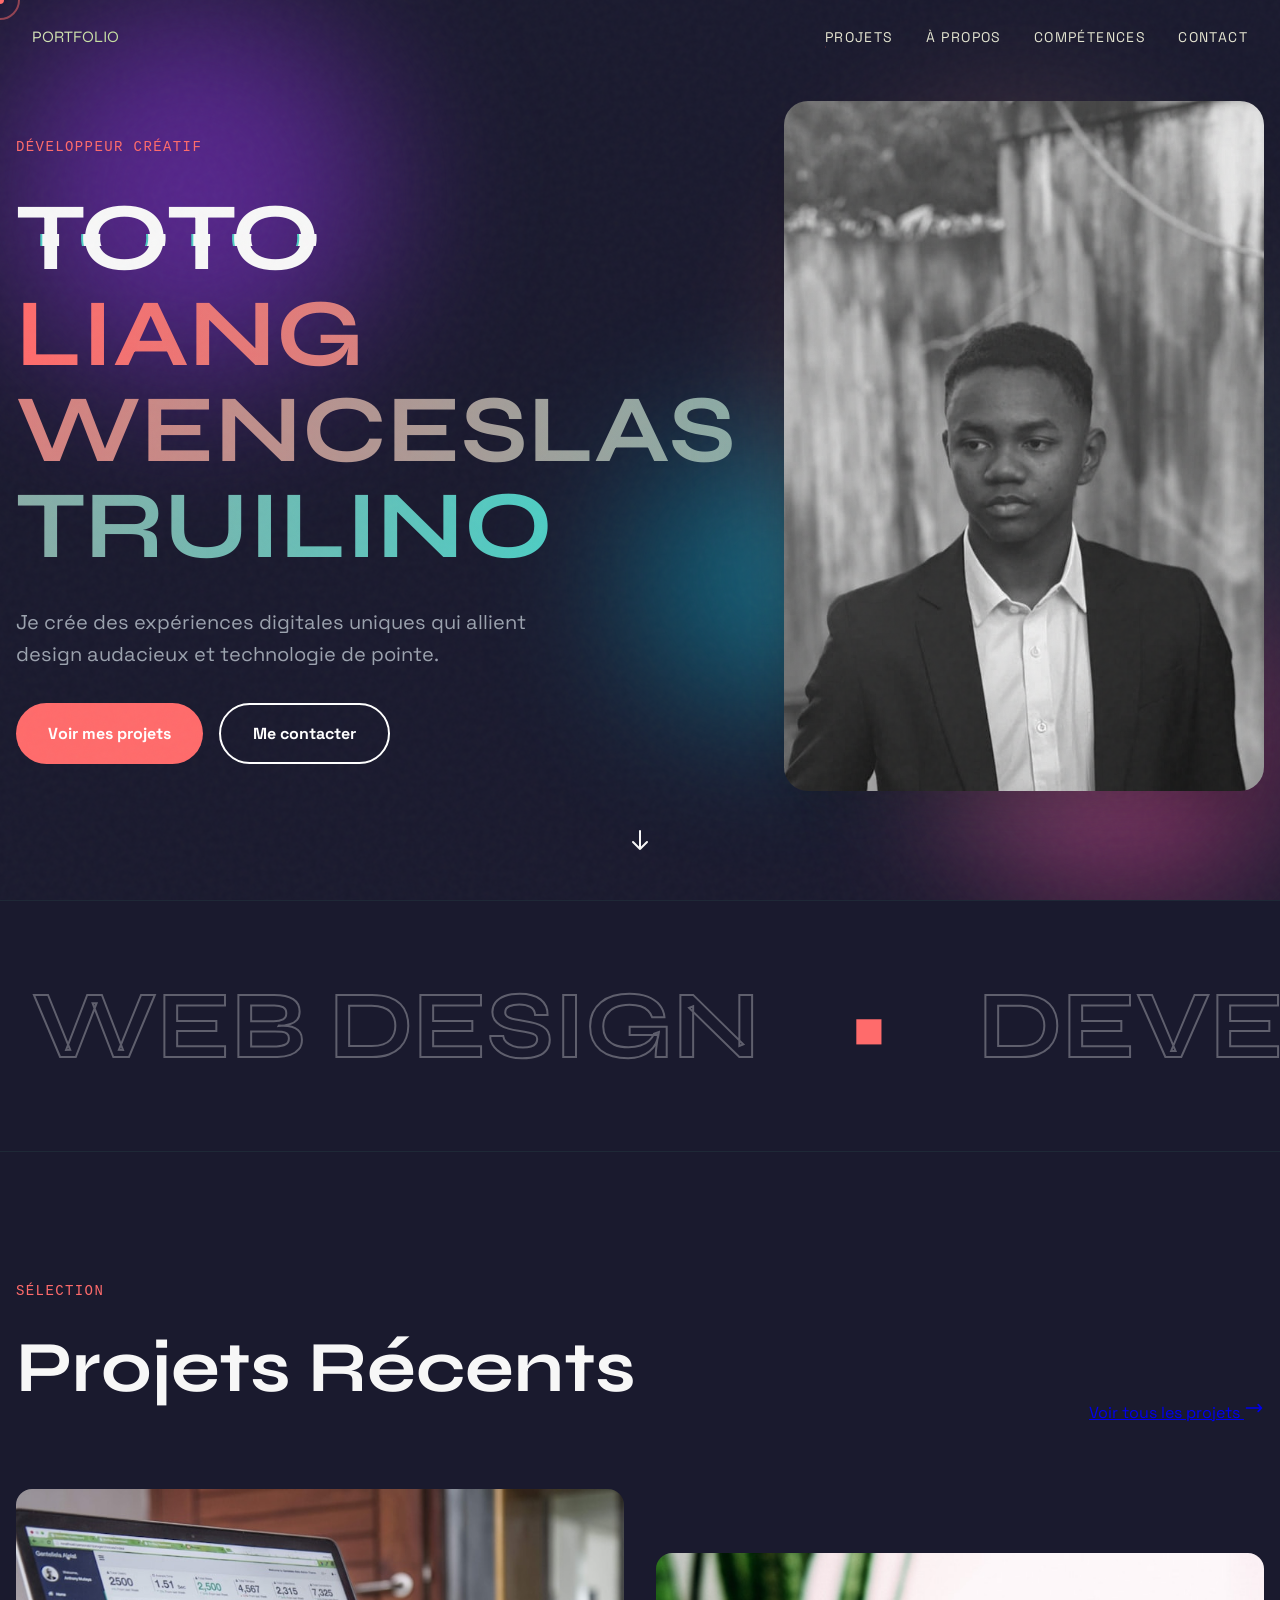
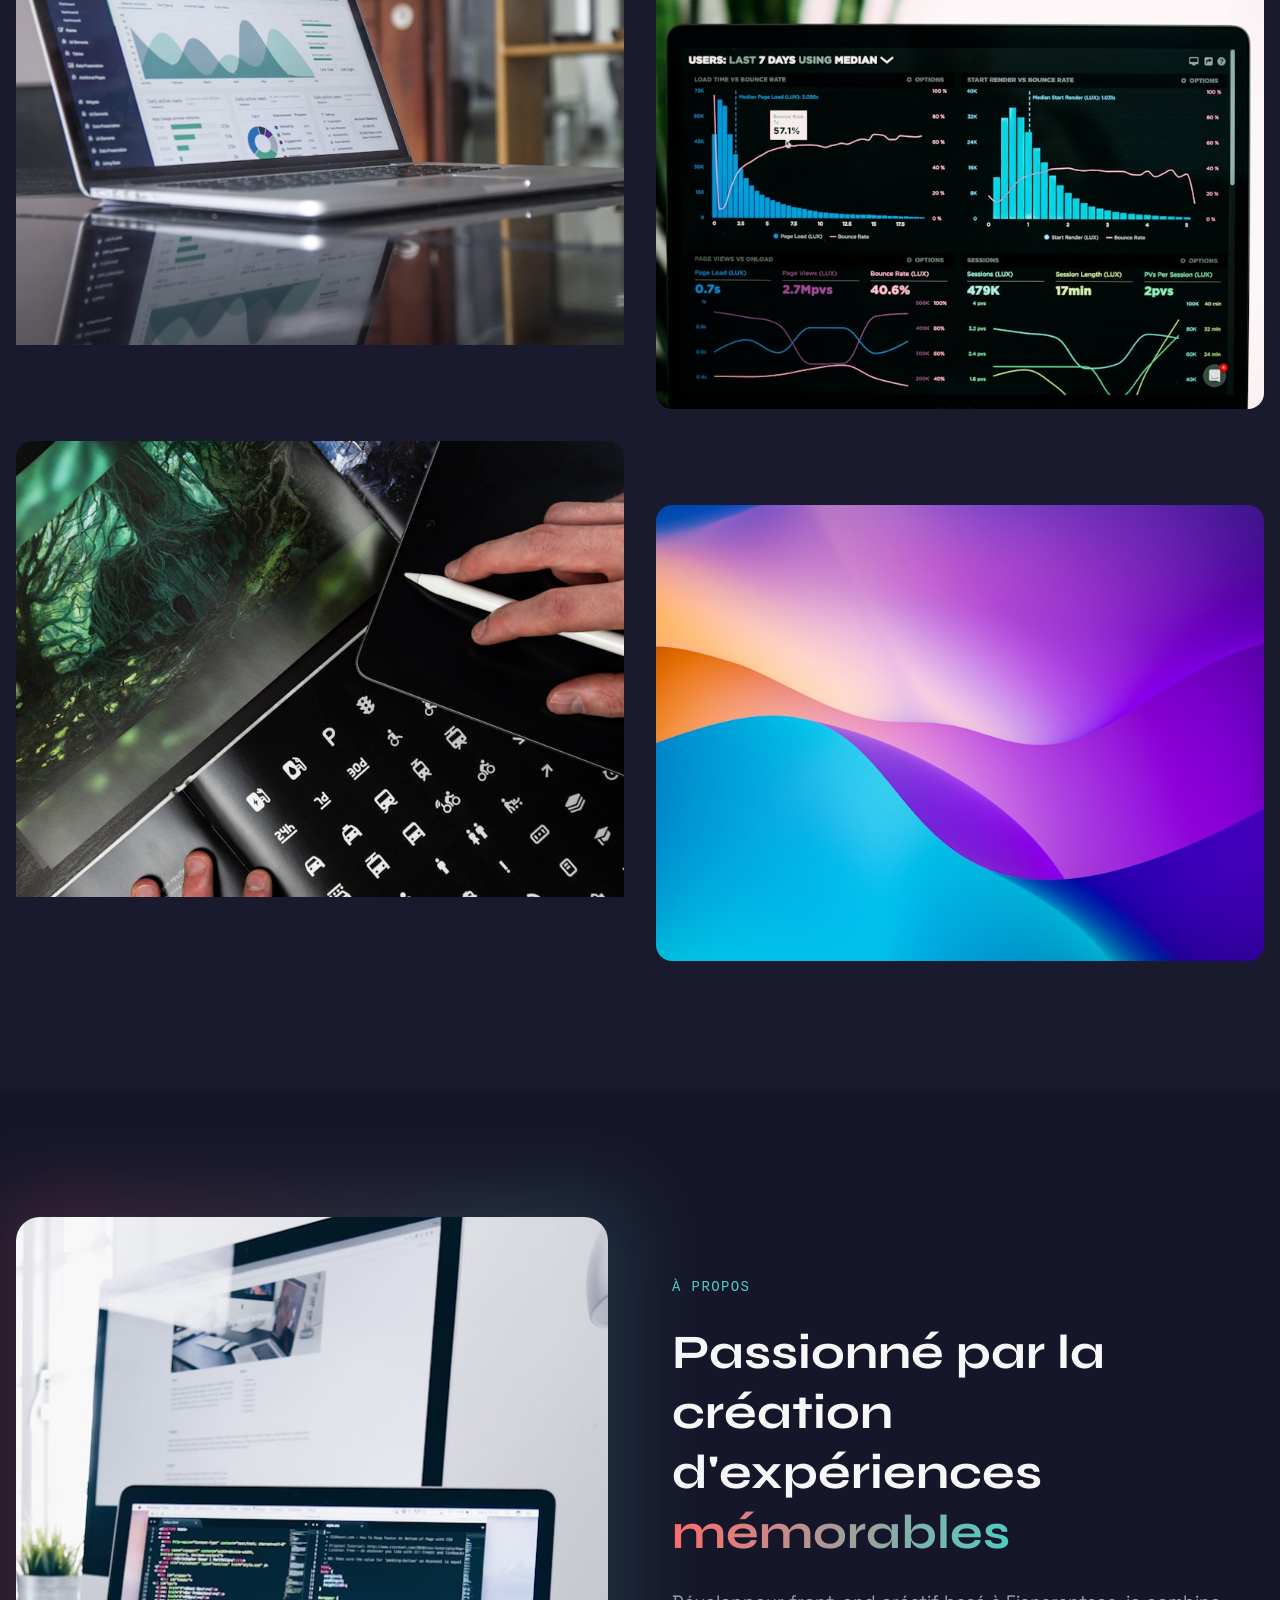
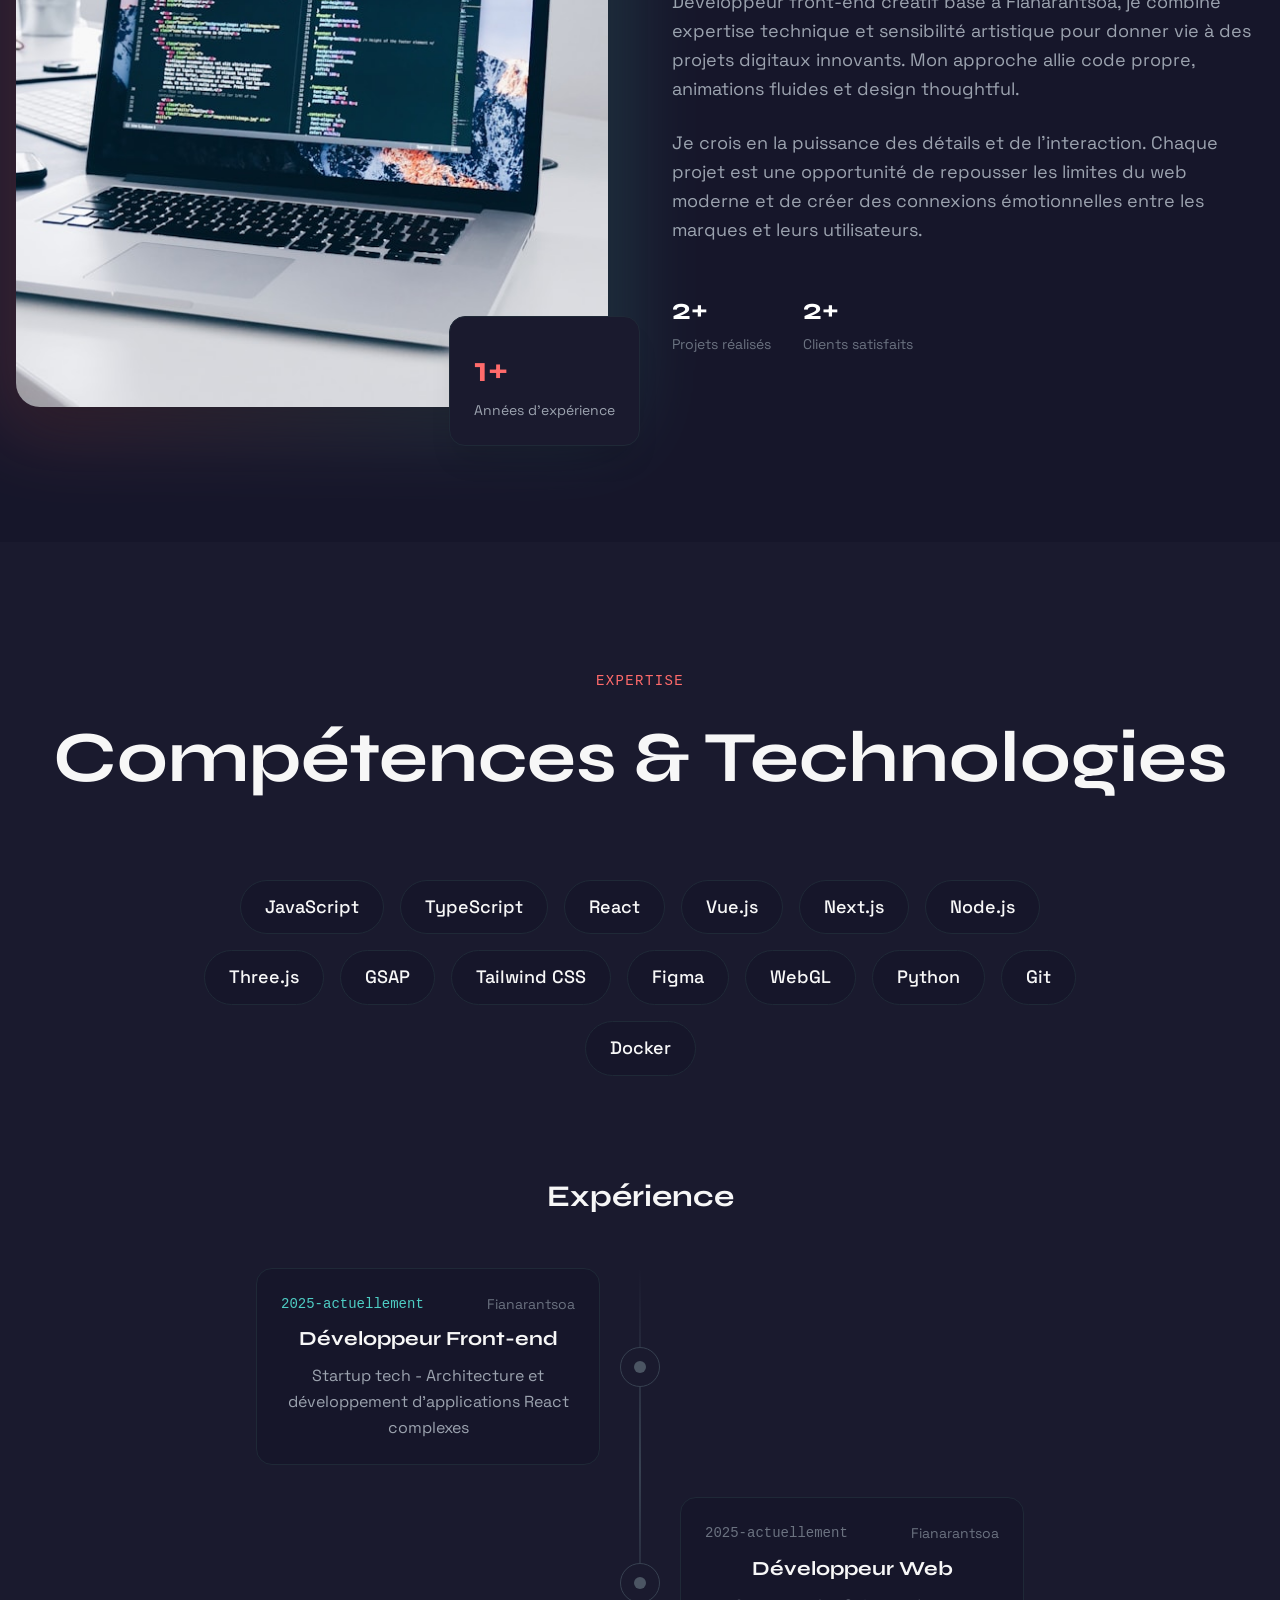
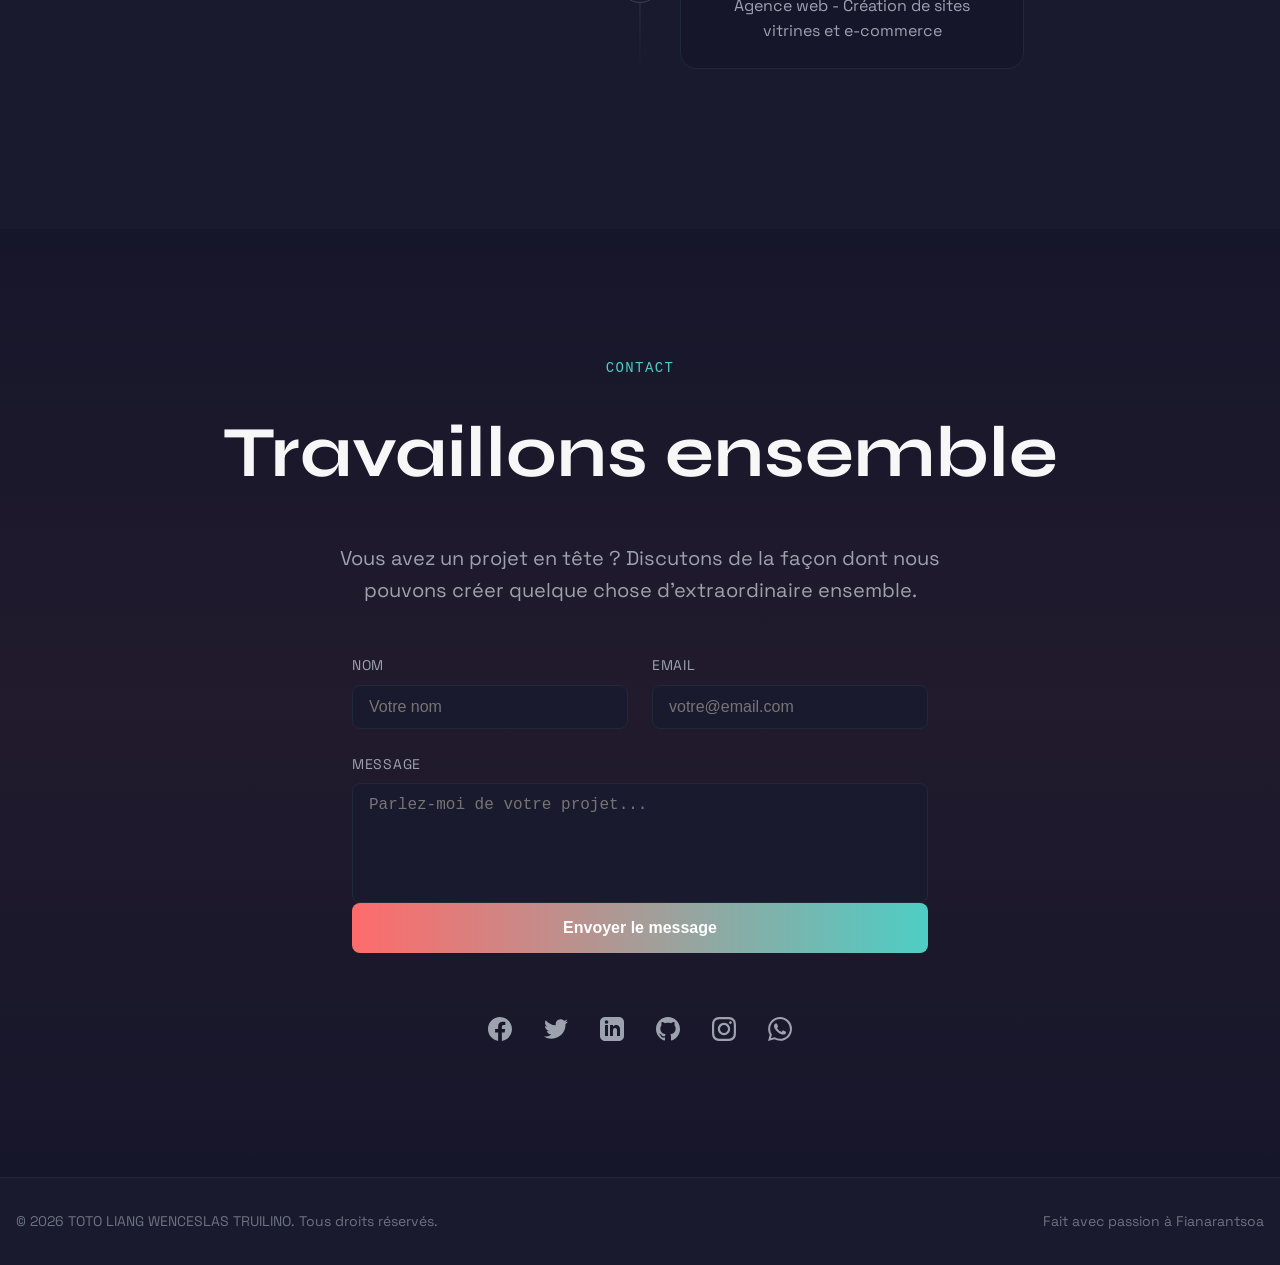
==== index.html @ dd7b4182 "Add files via upload" ====
<!DOCTYPE html>
<html lang="fr">
<head>
    <meta charset="UTF-8">
    <meta name="viewport" content="width=device-width, initial-scale=1.0">
    <title>Portfolio Créatif - TLWT</title>
    <link rel="stylesheet" href="./fonts/fonts.css">
    <link rel="stylesheet" href="./css/styles.css">
    <link rel="shortcut icon" href="./images/logoportfolio.jpg">
    <meta name="description" content="TOTO LIANG WENCESLAS TRUILINO">
</head>
<body>
    <!-- Progress Bar -->
    <div class="progress-bar" id="progressBar"></div>
    
    <!-- Noise Overlay -->
    <div class="noise"></div>
    
    <!-- Custom Cursor -->
    <div class="cursor-dot" id="cursorDot"></div>
    <div class="cursor-outline" id="cursorOutline"></div>
    
    <!-- Floating Background Shapes -->
    <div class="floating-shape shape-1"></div>
    <div class="floating-shape shape-2"></div>
    <div class="floating-shape shape-3"></div>

    <!-- Navigation -->
    <nav>
        <div class="container">
            <a href="#" class="nav-logo font-display">PORTFOLIO</a>
            <div class="nav-links">
                <a href="#work" class="nav-link">Projets</a>
                <a href="#about" class="nav-link">À propos</a>
                <a href="#skills" class="nav-link">Compétences</a>
                <a href="#contact" class="nav-link">Contact</a>
            </div>
            <button class="menu-btn" id="menuBtn">
                <svg width="24" height="24" fill="none" stroke="currentColor" viewBox="0 0 24 24">
                    <path stroke-linecap="round" stroke-linejoin="round" stroke-width="2" d="M4 6h16M4 12h16M4 18h16"/>
                </svg>
            </button>
        </div>
    </nav>

    <!-- Hero Section -->
    <section class="hero">
        <div class="container">
            <div class="hero-content">
                <p class="hero-subtitle">Développeur Créatif</p>
                <h1 class="hero-title font-display glitch" data-text="TOTO">
                    TOTO<br>
                    <span>LIANG WENCESLAS TRUILINO</span>
                </h1>
                <p class="hero-text">Je crée des expériences digitales uniques qui allient design audacieux et technologie de pointe.</p>
                <div class="hero-buttons">
                    <a href="#work" class="btn btn-primary magnetic-btn">Voir mes projets</a>
                    <a href="#contact" class="btn btn-outline magnetic-btn">Me contacter</a>
                </div>
            </div>
            <div class="hero-image">
                <div class="glow"></div>
                <img src="./images/tt.jpg" alt="Portrait">
            </div>
        </div>
        <div class="scroll-indicator">
            <svg width="24" height="24" fill="none" stroke="currentColor" viewBox="0 0 24 24">
                <path stroke-linecap="round" stroke-linejoin="round" stroke-width="2" d="M19 14l-7 7m0 0l-7-7m7 7V3"/>
            </svg>
        </div>
    </section>

    <!-- Marquee Section -->
    <div class="marquee">
        <div class="marquee-content font-display">
            <span class="marquee-text">WEB DESIGN</span>
            <span class="marquee-dot" style="color: #FF6B6B;">•</span>
            <span class="marquee-text">DEVELOPMENT</span>
            <span class="marquee-dot" style="color: #4ECDC4;">•</span>
            <span class="marquee-text">UI/UX</span>
            <span class="marquee-dot" style="color: #FF6B6B;">•</span>
            <span class="marquee-text">CREATIVE</span>
            <span class="marquee-dot" style="color: #4ECDC4;">•</span>
            <span class="marquee-text">WEB DESIGN</span>
            <span class="marquee-dot" style="color: #FF6B6B;">•</span>
            <span class="marquee-text">DEVELOPMENT</span>
            <span class="marquee-dot" style="color: #4ECDC4;">•</span>
            <span class="marquee-text">UI/UX</span>
            <span class="marquee-dot" style="color: #FF6B6B;">•</span>
        </div>
    </div>

    <!-- Work Section -->
    <section id="work" class="section">
        <div class="container">
            <div class="section-header">
                <div>
                    <p class="section-subtitle">Sélection</p>
                    <h2 class="section-title font-display">Projets Récents</h2>
                </div>
                <a href="#" class="section-link">
                    Voir tous les projets
                    <svg width="20" height="20" fill="none" stroke="currentColor" viewBox="0 0 24 24">
                        <path stroke-linecap="round" stroke-linejoin="round" stroke-width="2" d="M17 8l4 4m0 0l-4 4m4-4H3"/>
                    </svg>
                </a>
            </div>

            <div class="projects-grid">
                <!-- Project 1 -->
                <div class="project-card">
                    <div class="project-image">
                        <img src="./images/project-ecommerce.jpg" alt="E-commerce">
                    </div>
                    <div class="project-overlay">
                        <span class="project-category">E-commerce</span>
                        <h3 class="project-title font-display">Luxe Market</h3>
                        <p class="project-desc">Plateforme e-commerce haut de gamme avec expérience 3D</p>
                        <div class="project-tags">
                            <span class="tag">React</span>
                            <span class="tag">Three.js</span>
                            <span class="tag">Node.js</span>
                        </div>
                    </div>
                </div>

                <!-- Project 2 -->
                <div class="project-card" style="margin-top: 4rem;">
                    <div class="project-image">
                        <img src="./images/project-dashboard.jpg" alt="Dashboard">
                    </div>
                    <div class="project-overlay">
                        <span class="project-category" style="color: #FF6B6B;">Data Visualization</span>
                        <h3 class="project-title font-display">Analytics Pro</h3>
                        <p class="project-desc">Dashboard analytics temps réel avec visualisations D3.js</p>
                        <div class="project-tags">
                            <span class="tag">Vue.js</span>
                            <span class="tag">D3.js</span>
                            <span class="tag">Python</span>
                        </div>
                    </div>
                </div>

                <!-- Project 3 -->
                <div class="project-card">
                    <div class="project-image">
                        <img src="./images/project-mobile.jpg" alt="Mobile App">
                    </div>
                    <div class="project-overlay">
                        <span class="project-category">Mobile App</span>
                        <h3 class="project-title font-display">FitTrack</h3>
                        <p class="project-desc">Application fitness avec suivi GPS et IA personnalisée</p>
                        <div class="project-tags">
                            <span class="tag">React Native</span>
                            <span class="tag">TensorFlow</span>
                            <span class="tag">Firebase</span>
                        </div>
                    </div>
                </div>

                <!-- Project 4 -->
                <div class="project-card" style="margin-top: 4rem;">
                    <div class="project-image">
                        <img src="./images/project-brand.jpg" alt="Brand Identity">
                    </div>
                    <div class="project-overlay">
                        <span class="project-category" style="color: #FF6B6B;">Brand Identity</span>
                        <h3 class="project-title font-display">Nexus Studio</h3>
                        <p class="project-desc">Identité visuelle complète et site web immersif</p>
                        <div class="project-tags">
                            <span class="tag">WebGL</span>
                            <span class="tag">GSAP</span>
                            <span class="tag">Figma</span>
                        </div>
                    </div>
                </div>
            </div>
        </div>
    </section>

    <!-- About Section -->
    <section id="about" class="section section-alt">
        <div class="container">
            <div class="about-grid">
                <div class="about-image">
                    <div class="glow"></div>
                    <img src="./images/about-workspace.jpg" alt="Workspace">
                    <div class="about-badge">
                        <p class="about-badge-number font-display">1+</p>
                        <p class="about-badge-text">Années d'expérience</p>
                    </div>
                </div>
                <div class="about-content">
                    <p class="about-subtitle">À propos</p>
                    <h2 class="about-title font-display">
                        Passionné par la création d'expériences <span>mémorables</span>
                    </h2>
                    <p class="about-text">Développeur front-end créatif basé à Fianarantsoa, je combine expertise technique et sensibilité artistique pour donner vie à des projets digitaux innovants. Mon approche allie code propre, animations fluides et design thoughtful.</p>
                    <p class="about-text">Je crois en la puissance des détails et de l'interaction. Chaque projet est une opportunité de repousser les limites du web moderne et de créer des connexions émotionnelles entre les marques et leurs utilisateurs.</p>
                    <div class="about-stats">
                        <div>
                            <p class="stat-number font-display">2+</p>
                            <p class="stat-label">Projets réalisés</p>
                        </div>
                        <div>
                            <p class="stat-number font-display">2+</p>
                            <p class="stat-label">Clients satisfaits</p>
                        </div>
                    </div>
                </div>
            </div>
        </div>
    </section>

    <!-- Skills Section -->
    <section id="skills" class="section skills-section">
        <div class="container">
            <p class="section-subtitle">Expertise</p>
            <h2 class="section-title font-display" style="text-align: center; margin-bottom: 4rem;">Compétences & Technologies</h2>
            <div class="skills-cloud">
                <span class="skill-tag" data-color="primary">JavaScript</span>
                <span class="skill-tag" data-color="secondary">TypeScript</span>
                <span class="skill-tag" data-color="primary">React</span>
                <span class="skill-tag" data-color="secondary">Vue.js</span>
                <span class="skill-tag" data-color="primary">Next.js</span>
                <span class="skill-tag" data-color="secondary">Node.js</span>
                <span class="skill-tag" data-color="primary">Three.js</span>
                <span class="skill-tag" data-color="secondary">GSAP</span>
                <span class="skill-tag" data-color="primary">Tailwind CSS</span>
                <span class="skill-tag" data-color="secondary">Figma</span>
                <span class="skill-tag" data-color="primary">WebGL</span>
                <span class="skill-tag" data-color="secondary">Python</span>
                <span class="skill-tag" data-color="primary">Git</span>
                <span class="skill-tag" data-color="secondary">Docker</span>
            </div>

            <!-- Experience Timeline -->
            <div class="timeline">
                <h3 class="timeline-title font-display">Expérience</h3>
                <div class="timeline-container">
                    <div class="timeline-line"></div>
                    
                    <div class="timeline-item">
                        <div class="timeline-dot inactive"></div>
                        <div class="timeline-content">
                            <div class="timeline-header">
                                <span class="timeline-date secondary">2025-actuellement</span>
                                <span class="timeline-location">Fianarantsoa</span>
                            </div>
                            <h4 class="timeline-job font-display">Développeur Front-end</h4>
                            <p class="timeline-desc">Startup tech - Architecture et développement d'applications React complexes</p>
                        </div>
                    </div>

                    <div class="timeline-item">
                        <div class="timeline-dot inactive"></div>
                        <div class="timeline-content">
                            <div class="timeline-header">
                                <span class="timeline-date inactive">2025-actuellement</span>
                                <span class="timeline-location">Fianarantsoa</span>
                            </div>
                            <h4 class="timeline-job font-display">Développeur Web</h4>
                            <p class="timeline-desc">Agence web - Création de sites vitrines et e-commerce</p>
                        </div>
                    </div>
                </div>
            </div>
        </div>
    </section>

    <!-- Contact Section -->
    <section id="contact" class="section contact-section">
        <div class="container">
            <div class="contact-content">
                <p class="contact-subtitle">Contact</p>
                <h2 class="contact-title font-display">Travaillons ensemble</h2>
                <p class="contact-text">Vous avez un projet en tête ? Discutons de la façon dont nous pouvons créer quelque chose d'extraordinaire ensemble.</p>
                
                <form class="contact-form" id="contact-form">
                    <div class="form-row">
                        <div class="form-group">
                            <label class="form-label">Nom</label>
                            <input type="text" name="user_name" class="form-input" placeholder="Votre nom" required>
                        </div>
                        <div class="form-group">
                            <label class="form-label">Email</label>
                            <input type="email" name="user_email" class="form-input" placeholder="votre@email.com" required>
                        </div>
                    </div>
                    <div class="form-group">
                        <label class="form-label">Message</label>
                        <textarea name="message" class="form-textarea" rows="5" placeholder="Parlez-moi de votre projet..." required></textarea>
                    </div>
                    
                    <button type="submit" class="form-submit" id="submit-btn">Envoyer le message</button>
                </form>

                <!-- Messages de retour -->
                <div id="success-message" style="display:none; color:#4ECDC4; margin-top:1rem; text-align:center;">
                    ✅ Message envoyé avec succès ! Je vous répondrai bientôt.
                </div>
                <div id="error-message" style="display:none; color:#FF6B6B; margin-top:1rem; text-align:center;">
                    ❌ Erreur lors de l'envoi. Veuillez réessayer.
                </div>

                <div class="social-links">
                    <!-- Facebook -->
                    <a href="https://www.facebook.com/truilino.wenceslas" target="_blank" class="social-link social-facebook">
                        <svg fill="currentColor" viewBox="0 0 24 24"><path d="M24 12.073c0-6.627-5.373-12-12-12s-12 5.373-12 12c0 5.99 4.388 10.954 10.125 11.854v-8.385H7.078v-3.47h3.047V9.43c0-3.007 1.792-4.669 4.533-4.669 1.312 0 2.686.235 2.686.235v2.953H15.83c-1.491 0-1.956.925-1.956 1.874v2.25h3.328l-.532 3.47h-2.796v8.385C19.612 23.027 24 18.062 24 12.073z"/></svg>
                    </a>
                    
                    <!-- Twitter -->
                    <a href="#" class="social-link social-twitter">
                        <svg fill="currentColor" viewBox="0 0 24 24"><path d="M24 4.557c-.883.392-1.832.656-2.828.775 1.017-.609 1.798-1.574 2.165-2.724-.951.564-2.005.974-3.127 1.195-.897-.957-2.178-1.555-3.594-1.555-3.179 0-5.515 2.966-4.797 6.045-4.091-.205-7.719-2.165-10.148-5.144-1.29 2.213-.669 5.108 1.523 6.574-.806-.026-1.566-.247-2.229-.616-.054 2.281 1.581 4.415 3.949 4.89-.693.188-1.452.232-2.224.084.626 1.956 2.444 3.379 4.6 3.419-2.07 1.623-4.678 2.348-7.29 2.04 2.179 1.397 4.768 2.212 7.548 2.212 9.142 0 14.307-7.721 13.995-14.646.962-.695 1.797-1.562 2.457-2.549z"/></svg>
                    </a>
                    
                    <!-- LinkedIn -->
                    <a href="#" class="social-link social-linkedin">
                        <svg fill="currentColor" viewBox="0 0 24 24"><path d="M19 0h-14c-2.761 0-5 2.239-5 5v14c0 2.761 2.239 5 5 5h14c2.762 0 5-2.239 5-5v-14c0-2.761-2.238-5-5-5zm-11 19h-3v-11h3v11zm-1.5-12.268c-.966 0-1.75-.79-1.75-1.764s.784-1.764 1.75-1.764 1.75.79 1.75 1.764-.783 1.764-1.75 1.764zm13.5 12.268h-3v-5.604c0-3.368-4-3.113-4 0v5.604h-3v-11h3v1.765c1.396-2.586 7-2.777 7 2.476v6.759z"/></svg>
                    </a>
                    
                    <!-- GitHub -->
                    <a href="https://github.com/Luczen7" target="_blank" class="social-link social-github">
                        <svg fill="currentColor" viewBox="0 0 24 24"><path d="M12 0c-6.626 0-12 5.373-12 12 0 5.302 3.438 9.8 8.207 11.387.599.111.793-.261.793-.577v-2.234c-3.338.726-4.033-1.416-4.033-1.416-.546-1.387-1.333-1.756-1.333-1.756-1.089-.745.083-.729.083-.729 1.205.084 1.839 1.237 1.839 1.237 1.07 1.834 2.807 1.304 3.492.997.107-.775.418-1.305.762-1.604-2.665-.305-5.467-1.334-5.467-5.931 0-1.311.469-2.381 1.236-3.221-.124-.303-.535-1.524.117-3.176 0 0 1.008-.322 3.301 1.23.957-.266 1.983-.399 3.003-.404 1.02.005 2.047.138 3.006.404 2.291-1.552 3.297-1.23 3.297-1.23.653 1.653.242 2.874.118 3.176.77.84 1.235 1.911 1.235 3.221 0 4.609-2.807 5.624-5.479 5.921.43.372.823 1.102.823 2.222v3.293c0 .319.192.694.801.576 4.765-1.589 8.199-6.086 8.199-11.386 0-6.627-5.373-12-12-12z"/></svg>
                    </a>
                    
                    <!-- Instagram -->
                    <a href="https://www.instagram.com/liangtruilino?igsh=MTl6d29heWU1bWNucg==" target="_blank" class="social-link social-instagram">
                        <svg fill="currentColor" viewBox="0 0 24 24"><path d="M12 2.163c3.204 0 3.584.012 4.85.07 3.252.148 4.771 1.691 4.919 4.919.058 1.265.069 1.645.069 4.849 0 3.205-.012 3.584-.069 4.849-.149 3.225-1.664 4.771-4.919 4.919-1.266.058-1.644.07-4.85.07-3.204 0-3.584-.012-4.849-.07-3.26-.149-4.771-1.699-4.919-4.92-.058-1.265-.07-1.644-.07-4.849 0-3.204.013-3.583.07-4.849.149-3.227 1.664-4.771 4.919-4.919 1.266-.057 1.645-.069 4.849-.069zm0-2.163c-3.259 0-3.667.014-4.947.072-4.358.2-6.78 2.618-6.98 6.98-.059 1.281-.073 1.689-.073 4.948 0 3.259.014 3.668.072 4.948.2 4.358 2.618 6.78 6.98 6.98 1.281.058 1.689.072 4.948.072 3.259 0 3.668-.014 4.948-.072 4.354-.2 6.782-2.618 6.979-6.98.059-1.28.073-1.689.073-4.948 0-3.259-.014-3.667-.072-4.947-.196-4.354-2.617-6.78-6.979-6.98-1.281-.059-1.69-.073-4.949-.073zm0 5.838c-3.403 0-6.162 2.759-6.162 6.162s2.759 6.163 6.162 6.163 6.162-2.759 6.162-6.163c0-3.403-2.759-6.162-6.162-6.162zm0 10.162c-2.209 0-4-1.79-4-4 0-2.209 1.791-4 4-4s4 1.791 4 4c0 2.21-1.791 4-4 4zm6.406-11.845c-.796 0-1.441.645-1.441 1.44s.645 1.44 1.441 1.44c.795 0 1.439-.645 1.439-1.44s-.644-1.44-1.439-1.44z"/></svg>
                    </a>

                    <!-- WhatsApp -->
                    <a href="https://wa.me/2614870978" target="_blank" class="social-link social-whatsapp">
                        <svg fill="currentColor" viewBox="0 0 24 24"><path d="M17.472 14.382c-.297-.149-1.758-.867-2.03-.967-.273-.099-.471-.148-.67.15-.197.297-.767.966-.94 1.164-.173.199-.347.223-.644.075-.297-.15-1.255-.463-2.39-1.475-.883-.788-1.48-1.761-1.653-2.059-.173-.297-.018-.458.13-.606.134-.133.298-.347.446-.52.149-.174.198-.298.298-.497.099-.198.05-.371-.025-.52-.075-.149-.669-1.612-.916-2.207-.242-.579-.487-.5-.669-.51-.173-.008-.371-.01-.57-.01-.198 0-.52.074-.792.372-.272.297-1.04 1.016-1.04 2.479 0 1.462 1.065 2.875 1.213 3.074.149.198 2.096 3.2 5.077 4.487.709.306 1.262.489 1.694.625.712.227 1.36.195 1.871.118.571-.085 1.758-.719 2.006-1.413.248-.694.248-1.289.173-1.413-.074-.124-.272-.198-.57-.347m-5.421 7.403h-.004a9.87 9.87 0 01-5.031-1.378l-.361-.214-3.741.982.998-3.648-.235-.374a9.86 9.86 0 01-1.51-5.26c.001-5.45 4.436-9.884 9.888-9.884 2.64 0 5.122 1.03 6.988 2.898a9.825 9.825 0 012.893 6.994c-.003 5.45-4.437 9.884-9.885 9.884m8.413-18.297A11.815 11.815 0 0012.05 0C5.495 0 .16 5.335.157 11.892c0 2.096.547 4.142 1.588 5.945L.057 24l6.305-1.654a11.882 11.882 0 005.683 1.448h.005c6.554 0 11.89-5.335 11.893-11.893a11.821 11.821 0 00-3.48-8.413Z"/></svg>
                    </a>
                </div>
            </div>
        </div>
    </section>

    <!-- Footer -->
    <footer>
        <div class="footer-content">
            <p class="footer-text">© 2026 TOTO LIANG WENCESLAS TRUILINO. Tous droits réservés.</p>
            <p class="footer-text">Fait avec passion à Fianarantsoa</p>
        </div>
    </footer>

    <!-- Scripts -->
    <script src="./js/gsap.min.js"></script>
    <script src="./js/ScrollTrigger.min.js"></script>
    <script src="./js/email.js"></script>
    <script src="./js/email-config.js"></script>
    <script src="./js/script.js"></script>
</body>
</html>
---- fonts/fonts.css ----
/* Space Grotesk v22 */
@font-face {
    font-family: 'Space Grotesk';
    src: url('space-grotesk-v22-latin-300.woff2') format('woff2');
    font-weight: 300;
    font-style: normal;
    font-display: swap;
}

@font-face {
    font-family: 'Space Grotesk';
    src: url('space-grotesk-v22-latin-regular.woff2') format('woff2');
    font-weight: 400;
    font-style: normal;
    font-display: swap;
}

@font-face {
    font-family: 'Space Grotesk';
    src: url('space-grotesk-v22-latin-500.woff2') format('woff2');
    font-weight: 500;
    font-style: normal;
    font-display: swap;
}

@font-face {
    font-family: 'Space Grotesk';
    src: url('space-grotesk-v22-latin-600.woff2') format('woff2');
    font-weight: 600;
    font-style: normal;
    font-display: swap;
}

@font-face {
    font-family: 'Space Grotesk';
    src: url('space-grotesk-v22-latin-700.woff2') format('woff2');
    font-weight: 700;
    font-style: normal;
    font-display: swap;
}

/* Syne v24 */
@font-face {
    font-family: 'Syne';
    src: url('syne-v24-latin-regular.woff2') format('woff2');
    font-weight: 400;
    font-style: normal;
    font-display: swap;
}

@font-face {
    font-family: 'Syne';
    src: url('syne-v24-latin-500.woff2') format('woff2');
    font-weight: 500;
    font-style: normal;
    font-display: swap;
}

@font-face {
    font-family: 'Syne';
    src: url('syne-v24-latin-600.woff2') format('woff2');
    font-weight: 600;
    font-style: normal;
    font-display: swap;
}

@font-face {
    font-family: 'Syne';
    src: url('syne-v24-latin-700.woff2') format('woff2');
    font-weight: 700;
    font-style: normal;
    font-display: swap;
}

@font-face {
    font-family: 'Syne';
    src: url('syne-v24-latin-800.woff2') format('woff2');
    font-weight: 800;
    font-style: normal;
    font-display: swap;
}
---- css/styles.css ----
/* RESET & BASE */
* {
    margin: 0;
    padding: 0;
    box-sizing: border-box;
}

html {
    scroll-behavior: smooth;
}

body {
    font-family: 'Space Grotesk', sans-serif;
    background-color: #1a1a2e;
    color: #f7f7f7;
    overflow-x: hidden;
    line-height: 1.6;
    cursor: none;
}

/* POLICES */
.font-display {
    font-family: 'Syne', sans-serif;
}

/* CURSEUR PERSONNALISÉ */
.cursor-dot,
.cursor-outline {
    position: fixed;
    top: 0;
    left: 0;
    transform: translate(-50%, -50%);
    border-radius: 50%;
    z-index: 9999;
    pointer-events: none;
}

.cursor-dot {
    width: 8px;
    height: 8px;
    background-color: #FF6B6B;
}

.cursor-outline {
    width: 40px;
    height: 40px;
    border: 2px solid rgba(255, 107, 107, 0.5);
    transition: width 0.2s, height 0.2s, background-color 0.2s;
}

.cursor-outline.hover {
    width: 60px;
    height: 60px;
    background-color: rgba(255, 107, 107, 0.1);
    border-color: #FF6B6B;
}

/* TEXTURE NOISE */
.noise {
    position: fixed;
    top: 0;
    left: 0;
    width: 100%;
    height: 100%;
    pointer-events: none;
    z-index: 9998;
    opacity: 0.03;
    background-image: url("data:image/svg+xml,%3Csvg viewBox='0 0 200 200' xmlns='http://www.w3.org/2000/svg'%3E%3Cfilter id='noiseFilter'%3E%3CfeTurbulence type='fractalNoise' baseFrequency='0.65' numOctaves='3' stitchTiles='stitch'/%3E%3C/filter%3E%3Crect width='100%25' height='100%25' filter='url(%23noiseFilter)'/%3E%3C/svg%3E");
}

/* EFFET GLITCH */
.glitch {
    position: relative;
}

.glitch::before,
.glitch::after {
    content: attr(data-text);
    position: absolute;
    top: 0;
    left: 0;
    width: 100%;
    height: 100%;
}

.glitch::before {
    left: 2px;
    text-shadow: -2px 0 #FF6B6B;
    clip: rect(44px, 450px, 56px, 0);
    animation: glitch-anim 5s infinite linear alternate-reverse;
}

.glitch::after {
    left: -2px;
    text-shadow: -2px 0 #4ECDC4;
    clip: rect(44px, 450px, 56px, 0);
    animation: glitch-anim2 5s infinite linear alternate-reverse;
}

@keyframes glitch-anim {
    0% { clip: rect(30px, 9999px, 15px, 0); }
    20% { clip: rect(80px, 9999px, 70px, 0); }
    40% { clip: rect(10px, 9999px, 55px, 0); }
    60% { clip: rect(50px, 9999px, 18px, 0); }
    80% { clip: rect(90px, 9999px, 85px, 0); }
    100% { clip: rect(35px, 9999px, 15px, 0); }
}

@keyframes glitch-anim2 {
    0% { clip: rect(65px, 9999px, 100px, 0); }
    20% { clip: rect(20px, 9999px, 30px, 0); }
    40% { clip: rect(85px, 9999px, 95px, 0); }
    60% { clip: rect(5px, 9999px, 40px, 0); }
    80% { clip: rect(60px, 9999px, 70px, 0); }
    100% { clip: rect(25px, 9999px, 5px, 0); }
}

/* BARRE DE PROGRESSION */
.progress-bar {
    position: fixed;
    top: 0;
    left: 0;
    height: 3px;
    background: linear-gradient(90deg, #FF6B6B, #4ECDC4);
    z-index: 9999;
    width: 0%;
    transition: width 0.1s;
}

/* NAVIGATION */
nav {
    position: fixed;
    top: 0;
    width: 100%;
    z-index: 50;
    padding: 1.5rem 2rem;
    mix-blend-mode: difference;
}

nav .container {
    max-width: 80rem;
    margin: 0 auto;
    display: flex;
    justify-content: space-between;
    align-items: center;
}

nav a {
    color: #ffffff;
    text-decoration: none;
    transition: color 0.3s;
}

nav a:hover {
    color: #FF6B6B;
}

.nav-links {
    display: none;
    gap: 2rem;
}

.nav-link {
    position: relative;
    font-size: 0.875rem;
    text-transform: uppercase;
    letter-spacing: 0.1em;
    overflow: hidden;
}

.nav-link::after {
    content: '';
    position: absolute;
    bottom: 0;
    left: 0;
    width: 100%;
    height: 2px;
    background-color: #FF6B6B;
    transform: translateX(-100%);
    transition: transform 0.3s ease;
}

.nav-link:hover::after {
    transform: translateX(0);
}

/* HERO SECTION */
.hero {
    min-height: 100vh;
    display: flex;
    align-items: center;
    justify-content: center;
    position: relative;
    overflow: hidden;
    padding: 0 1rem;
}

.hero .container {
    max-width: 80rem;
    width: 100%;
    margin: 0 auto;
    display: grid;
    grid-template-columns: 1fr;
    gap: 3rem;
    align-items: center;
}

.hero-content {
    display: flex;
    flex-direction: column;
    gap: 2rem;
    z-index: 10;
}

.hero-subtitle {
    color: #FF6B6B;
    font-family: monospace;
    font-size: 0.875rem;
    letter-spacing: 0.1em;
    text-transform: uppercase;
}

.hero-title {
    font-size: 3.75rem;
    font-weight: 700;
    line-height: 1;
}

.hero-title span {
    background: linear-gradient(90deg, #FF6B6B, #4ECDC4);
    -webkit-background-clip: text;
    background-clip: text;
    color: transparent;
}

.hero-text {
    font-size: 1.25rem;
    color: #9ca3af;
    max-width: 32rem;
    line-height: 1.625;
}

.hero-buttons {
    display: flex;
    gap: 1rem;
    flex-wrap: wrap;
}

.hero-image {
    position: relative;
    z-index: 10;
    display: none;
}

.hero-image .glow {
    position: absolute;
    inset: 0;
    background: linear-gradient(to bottom right, #FF6B6B, #4ECDC4);
    border-radius: 50%;
    opacity: 0.2;
    filter: blur(64px);
    animation: pulse 2s cubic-bezier(0.4, 0, 0.6, 1) infinite;
}

.hero-image img {
    position: relative;
    width: 100%;
    height: 100%;
    object-fit: cover;
    border-radius: 1.5rem;
    filter: grayscale(100%);
    transition: filter 0.7s;
    box-shadow: 0 25px 50px -12px rgba(0, 0, 0, 0.25);
}

.hero-image img:hover {
    filter: grayscale(0);
}

.scroll-indicator {
    position: absolute;
    bottom: 2.5rem;
    left: 50%;
    transform: translateX(-50%);
    animation: bounce 1s infinite;
}

/* BOUTONS */
.btn {
    display: inline-flex;
    align-items: center;
    justify-content: center;
    padding: 1rem 2rem;
    font-weight: 700;
    border-radius: 9999px;
    text-decoration: none;
    transition: all 0.3s;
    cursor: pointer;
    border: none;
    font-size: 1rem;
}

.btn-primary {
    background-color: #FF6B6B;
    color: #ffffff;
}

.btn-primary:hover {
    background-color: #ff5252;
    transform: scale(1.05);
}

.btn-outline {
    border: 2px solid #ffffff;
    color: #ffffff;
    background: transparent;
}

.btn-outline:hover {
    background-color: #ffffff;
    color: #1a1a2e;
}

.magnetic-btn {
    transition: transform 0.3s cubic-bezier(0.23, 1, 0.32, 1);
}

/* MARQUEE */
.marquee {
    padding: 3rem 0;
    border-top: 1px solid #1f2937;
    border-bottom: 1px solid #1f2937;
    background-color: #1a1a2e;
    position: relative;
    z-index: 20;
    overflow: hidden;
    white-space: nowrap;
}

.marquee-content {
    display: inline-block;
    animation: marquee 20s linear infinite;
    font-size: 3.75rem;
    font-weight: 700;
}

.marquee-text {
    -webkit-text-stroke: 2px rgba(255, 255, 255, 0.3);
    color: transparent;
    margin: 0 2rem;
}

.marquee-dot {
    margin: 0 2rem;
}

@keyframes marquee {
    0% { transform: translateX(0); }
    100% { transform: translateX(-50%); }
}

/* SECTIONS */
.section {
    padding: 8rem 1rem;
}

.section-alt {
    background-color: #16162a;
}

.container {
    max-width: 80rem;
    margin: 0 auto;
}

.section-header {
    display: flex;
    justify-content: space-between;
    align-items: flex-end;
    margin-bottom: 4rem;
}

.section-subtitle {
    color: #FF6B6B;
    font-family: monospace;
    font-size: 0.875rem;
    letter-spacing: 0.1em;
    text-transform: uppercase;
    margin-bottom: 0.5rem;
}

.section-title {
    font-size: 3rem;
    font-weight: 700;
}

/* PROJETS */
.projects-grid {
    display: grid;
    grid-template-columns: 1fr;
    gap: 2rem;
}

.project-card {
    position: relative;
    overflow: hidden;
    border-radius: 1rem;
    cursor: pointer;
    transition: all 0.5s cubic-bezier(0.23, 1, 0.32, 1);
}

.project-card:hover {
    transform: translateY(-10px) rotateX(5deg);
}

.project-image {
    aspect-ratio: 4/3;
    overflow: hidden;
}

.project-image img {
    width: 100%;
    height: 100%;
    object-fit: cover;
    transition: transform 0.7s;
}

.project-card:hover .project-image img {
    transform: scale(1.1);
}

.project-overlay {
    position: absolute;
    inset: 0;
    background: linear-gradient(to top, rgba(0,0,0,0.9), rgba(0,0,0,0.5), transparent);
    opacity: 0;
    transition: opacity 0.5s;
    display: flex;
    flex-direction: column;
    justify-content: flex-end;
    padding: 2rem;
}

.project-card:hover .project-overlay {
    opacity: 1;
}

.project-category {
    color: #4ECDC4;
    font-family: monospace;
    font-size: 0.875rem;
    margin-bottom: 0.5rem;
}

.project-title {
    font-size: 1.875rem;
    font-weight: 700;
    margin-bottom: 0.5rem;
}

.project-desc {
    color: #d1d5db;
    margin-bottom: 1rem;
}

.project-tags {
    display: flex;
    gap: 0.5rem;
    flex-wrap: wrap;
}

.tag {
    padding: 0.25rem 0.75rem;
    background-color: rgba(255, 255, 255, 0.1);
    border-radius: 9999px;
    font-size: 0.75rem;
}

/* À PROPOS */
.about-grid {
    display: grid;
    grid-template-columns: 1fr;
    gap: 4rem;
    align-items: center;
}

.about-image {
    position: relative;
}

.about-image .glow {
    position: absolute;
    inset: -1rem;
    background: linear-gradient(to right, #FF6B6B, #4ECDC4);
    border-radius: 1.5rem;
    opacity: 0.2;
    filter: blur(40px);
}

.about-image img {
    position: relative;
    border-radius: 1.5rem;
    box-shadow: 0 25px 50px -12px rgba(0, 0, 0, 0.25);
    width: 100%;
}

.about-badge {
    position: absolute;
    bottom: -2rem;
    right: -2rem;
    background-color: #1a1a2e;
    padding: 1.5rem;
    border-radius: 1rem;
    border: 1px solid #1f2937;
    box-shadow: 0 20px 25px -5px rgba(0, 0, 0, 0.1);
}

.about-badge-number {
    font-size: 2.25rem;
    font-weight: 700;
    color: #FF6B6B;
}

.about-badge-text {
    color: #9ca3af;
    font-size: 0.875rem;
}

.about-content {
    display: flex;
    flex-direction: column;
    gap: 1.5rem;
}

.about-subtitle {
    color: #4ECDC4;
    font-family: monospace;
    font-size: 0.875rem;
    letter-spacing: 0.1em;
    text-transform: uppercase;
}

.about-title {
    font-size: 3rem;
    font-weight: 700;
    line-height: 1.25;
}

.about-title span {
    background: linear-gradient(90deg, #FF6B6B, #4ECDC4);
    -webkit-background-clip: text;
    background-clip: text;
    color: transparent;
}

.about-text {
    color: #9ca3af;
    font-size: 1.125rem;
    line-height: 1.625;
}

.about-stats {
    display: flex;
    gap: 2rem;
    padding-top: 1rem;
}

.stat-number {
    font-size: 1.875rem;
    font-weight: 700;
    color: #ffffff;
}

.stat-label {
    color: #6b7280;
    font-size: 0.875rem;
}

/* COMPÉTENCES */
.skills-section {
    text-align: center;
}

.skills-cloud {
    display: flex;
    flex-wrap: wrap;
    justify-content: center;
    gap: 1rem;
    max-width: 56rem;
    margin: 0 auto;
}

.skill-tag {
    padding: 0.75rem 1.5rem;
    background-color: #16162a;
    border: 1px solid #1f2937;
    border-radius: 9999px;
    font-size: 1.125rem;
    font-weight: 500;
    transition: all 0.3s;
    cursor: pointer;
}

.skill-tag:hover {
    transform: translateY(-5px) rotate(3deg);
    box-shadow: 0 10px 30px rgba(255, 107, 107, 0.3);
}

.skill-tag:hover[data-color="primary"] {
    border-color: #FF6B6B;
}

.skill-tag:hover[data-color="secondary"] {
    border-color: #4ECDC4;
}

/* TIMELINE */
.timeline {
    margin-top: 6rem;
    max-width: 48rem;
    margin-left: auto;
    margin-right: auto;
}

.timeline-title {
    font-size: 1.875rem;
    font-weight: 700;
    text-align: center;
    margin-bottom: 3rem;
}

.timeline-container {
    position: relative;
}

.timeline-line {
    position: absolute;
    left: 1.25rem;
    top: 0;
    bottom: 0;
    width: 2px;
    background: linear-gradient(to bottom, transparent, #374151, transparent);
}

.timeline-item {
    position: relative;
    display: flex;
    align-items: center;
    justify-content: space-between;
    margin-bottom: 2rem;
}

.timeline-dot {
    position: absolute;
    left: 0;
    width: 2.5rem;
    height: 2.5rem;
    border-radius: 50%;
    border: 1px solid;
    background-color: #1a1a2e;
    display: flex;
    align-items: center;
    justify-content: center;
    z-index: 10;
}

.timeline-dot.active {
    border-color: #FF6B6B;
}

.timeline-dot.active::after {
    content: '';
    width: 0.75rem;
    height: 0.75rem;
    background-color: #FF6B6B;
    border-radius: 50%;
}

.timeline-dot.inactive {
    border-color: #374151;
}

.timeline-dot.inactive::after {
    content: '';
    width: 0.75rem;
    height: 0.75rem;
    background-color: #4b5563;
    border-radius: 50%;
}

.timeline-content {
    width: calc(100% - 4rem);
    background-color: #16162a;
    padding: 1.5rem;
    border-radius: 1rem;
    border: 1px solid #1f2937;
    margin-left: auto;
}

.timeline-header {
    display: flex;
    justify-content: space-between;
    align-items: flex-start;
    margin-bottom: 0.5rem;
}

.timeline-date {
    font-family: monospace;
    font-size: 0.875rem;
}

.timeline-date.active {
    color: #FF6B6B;
}

.timeline-date.secondary {
    color: #4ECDC4;
}

.timeline-date.inactive {
    color: #6b7280;
}

.timeline-location {
    color: #6b7280;
    font-size: 0.875rem;
}

.timeline-job {
    font-size: 1.25rem;
    font-weight: 700;
    margin-bottom: 0.5rem;
}

.timeline-desc {
    color: #9ca3af;
}

/* CONTACT */
.contact-section {
    position: relative;
    overflow: hidden;
    background-color: #16162a;
}

.contact-section::before {
    content: '';
    position: absolute;
    inset: 0;
    background: linear-gradient(to bottom, transparent, rgba(255, 107, 107, 0.05), transparent);
}

.contact-content {
    position: relative;
    z-index: 10;
    text-align: center;
    max-width: 56rem;
    margin: 0 auto;
}

.contact-subtitle {
    color: #4ECDC4;
    font-family: monospace;
    font-size: 0.875rem;
    letter-spacing: 0.1em;
    text-transform: uppercase;
    margin-bottom: 1rem;
}

.contact-title {
    font-size: 3rem;
    font-weight: 700;
    margin-bottom: 2rem;
}

.contact-text {
    font-size: 1.25rem;
    color: #9ca3af;
    margin-bottom: 3rem;
    max-width: 42rem;
    margin-left: auto;
    margin-right: auto;
}

/* FORMULAIRE */
.contact-form {
    max-width: 36rem;
    margin: 0 auto;
    text-align: left;
}

.form-row {
    display: grid;
    grid-template-columns: 1fr;
    gap: 1.5rem;
    margin-bottom: 1.5rem;
}

.form-group {
    display: flex;
    flex-direction: column;
    gap: 0.5rem;
}

.form-label {
    font-size: 0.875rem;
    color: #9ca3af;
    text-transform: uppercase;
    letter-spacing: 0.05em;
}

.form-input,
.form-textarea {
    width: 100%;
    padding: 0.75rem 1rem;
    background-color: #1a1a2e;
    border: 1px solid #1f2937;
    border-radius: 0.5rem;
    color: #ffffff;
    font-size: 1rem;
    transition: border-color 0.3s;
}

.form-input:focus,
.form-textarea:focus {
    outline: none;
    border-color: #FF6B6B;
}

.form-textarea {
    resize: none;
    min-height: 120px;
}

.form-submit {
    width: 100%;
    padding: 1rem;
    background: linear-gradient(90deg, #FF6B6B, #4ECDC4);
    color: #ffffff;
    font-weight: 700;
    border-radius: 0.5rem;
    border: none;
    cursor: pointer;
    transition: all 0.3s;
    font-size: 1rem;
}

.form-submit:hover {
    opacity: 0.9;
    transform: scale(1.02);
}

/* RÉSEAUX SOCIAUX */
.social-links {
    display: flex;
    justify-content: center;
    gap: 2rem;
    margin-top: 4rem;
}

.social-link {
    color: #9ca3af;
    transition: all 0.3s;
}

.social-link svg {
    width: 1.5rem;
    height: 1.5rem;
}

.social-link:hover {
    transform: translateY(-5px) scale(1.2);
}

/* Couleurs officielles des réseaux */
.social-facebook:hover {
    color: #1877F2;
    filter: drop-shadow(0 0 10px rgba(24, 119, 242, 0.5));
}

.social-twitter:hover {
    color: #000000;
    filter: drop-shadow(0 0 10px rgba(0, 0, 0, 0.5));
}

.social-linkedin:hover {
    color: #0A66C2;
    filter: drop-shadow(0 0 10px rgba(10, 102, 194, 0.5));
}

.social-github:hover {
    color: #ffffff;
    filter: drop-shadow(0 0 10px rgba(255, 255, 255, 0.3));
    transform: translateY(-5px) scale(1.2) rotate(360deg);
}

.social-instagram:hover {
    background: linear-gradient(45deg, #f09433, #e6683c, #dc2743, #cc2366, #bc1888);
    -webkit-background-clip: text;
    background-clip: text;
    color: transparent;
    filter: drop-shadow(0 0 10px rgba(220, 39, 67, 0.5));
}

.social-whatsapp:hover {
    color: #25D366;
    filter: drop-shadow(0 0 10px rgba(37, 211, 102, 0.5));
}

/* Animation pulse au survol */
@keyframes social-pulse {
    0%, 100% { transform: translateY(-5px) scale(1.2); }
    50% { transform: translateY(-5px) scale(1.3); }
}

.social-link:hover {
    animation: social-pulse 1s ease-in-out infinite;
}

.social-github:hover {
    animation: none;
}

/* FOOTER */
footer {
    padding: 2rem 1rem;
    border-top: 1px solid #1f2937;
}

.footer-content {
    max-width: 80rem;
    margin: 0 auto;
    display: flex;
    flex-direction: column;
    align-items: center;
    gap: 1rem;
}

.footer-text {
    color: #6b7280;
    font-size: 0.875rem;
}

/* FORMES FLOTTANTES */
.floating-shape {
    position: absolute;
    border-radius: 50%;
    filter: blur(80px);
    opacity: 0.5;
    animation: float 20s infinite ease-in-out;
}

.shape-1 {
    width: 24rem;
    height: 24rem;
    background-color: #9333ea;
    top: 0;
    left: 0;
}

.shape-2 {
    width: 20rem;
    height: 20rem;
    background-color: #ec4899;
    bottom: 0;
    right: 0;
    animation-delay: 2s;
}

.shape-3 {
    width: 16rem;
    height: 16rem;
    background-color: #06b6d4;
    top: 50%;
    left: 50%;
    animation-delay: 4s;
}

@keyframes float {
    0%, 100% { transform: translate(0, 0) scale(1); }
    33% { transform: translate(30px, -50px) scale(1.1); }
    66% { transform: translate(-20px, 20px) scale(0.9); }
}

@keyframes pulse {
    0%, 100% { opacity: 0.2; }
    50% { opacity: 0.4; }
}

@keyframes bounce {
    0%, 100% { transform: translateY(-25%); animation-timing-function: cubic-bezier(0.8,0,1,1); }
    50% { transform: translateY(0); animation-timing-function: cubic-bezier(0,0,0.2,1); }
}

/* UTILITAIRES */
.hidden {
    display: none;
}

.text-center {
    text-align: center;
}

.relative {
    position: relative;
}

.z-10 {
    z-index: 10;
}

.aspect-square {
    aspect-ratio: 1 / 1;
}

/* RESPONSIVE - Desktop */
@media (min-width: 768px) {
    .nav-links {
        display: flex;
    }
    
    .menu-btn {
        display: none;
    }
    
    .hero .container {
        grid-template-columns: 1fr 1fr;
    }
    
    .hero-image {
        display: block;
    }
    
    .hero-title {
        font-size: 6rem;
    }
    
    .section-title {
        font-size: 4.5rem;
    }
    
    .contact-title {
        font-size: 4.5rem;
    }
    
    .marquee-content {
        font-size: 6rem;
    }
    
    .projects-grid {
        grid-template-columns: 1fr 1fr;
    }
    
    .project-card:nth-child(even) {
        margin-top: 4rem;
    }
    
    .about-grid {
        grid-template-columns: 1fr 1fr;
    }
    
    .form-row {
        grid-template-columns: 1fr 1fr;
    }
    
    .timeline-line {
        left: 50%;
        transform: translateX(-50%);
    }
    
    .timeline-item {
        justify-content: normal;
    }
    
    .timeline-item:nth-child(odd) {
        flex-direction: row-reverse;
    }
    
    .timeline-dot {
        position: relative;
        left: auto;
        order: 1;
    }
    
    .timeline-item:nth-child(odd) .timeline-dot {
        transform: translateX(-50%);
    }
    
    .timeline-item:nth-child(even) .timeline-dot {
        transform: translateX(50%);
    }
    
    .timeline-content {
        width: calc(50% - 2.5rem);
        margin-left: 0;
    }
    
    .footer-content {
        flex-direction: row;
        justify-content: space-between;
    }
}
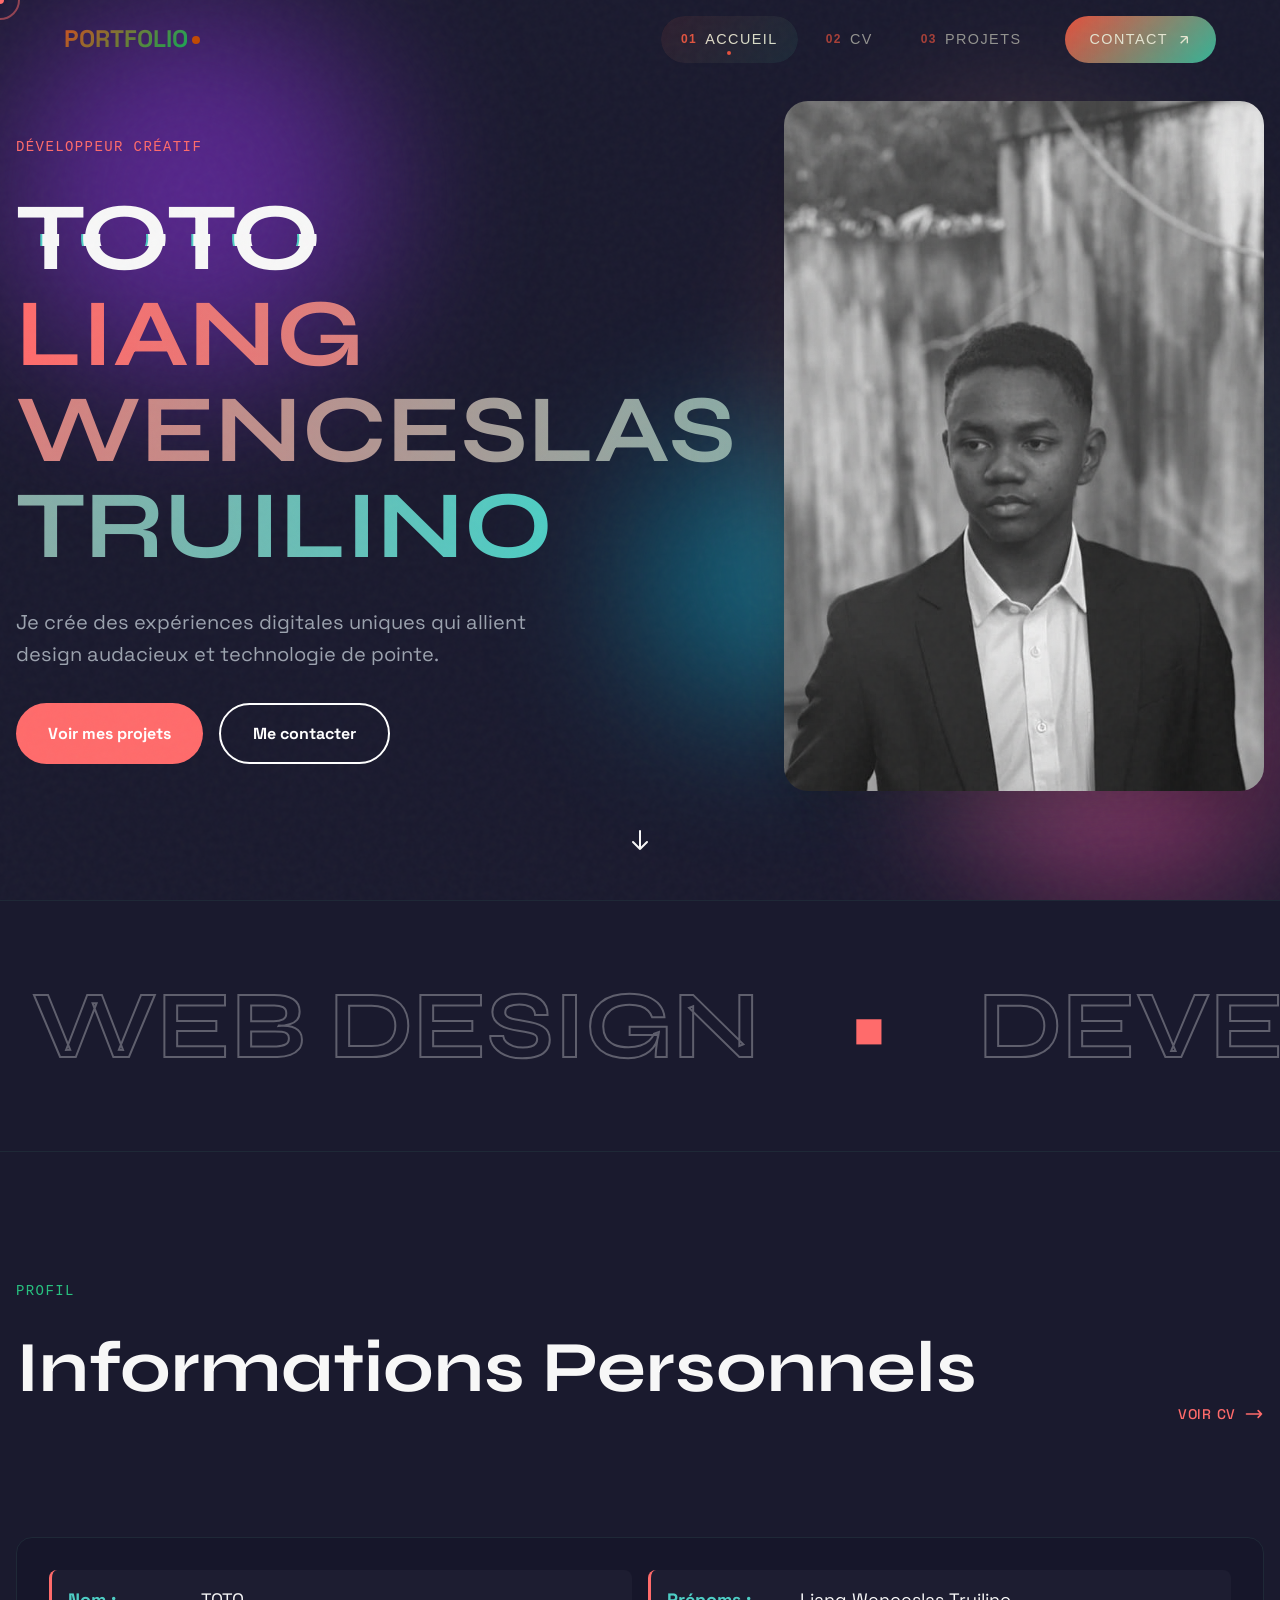
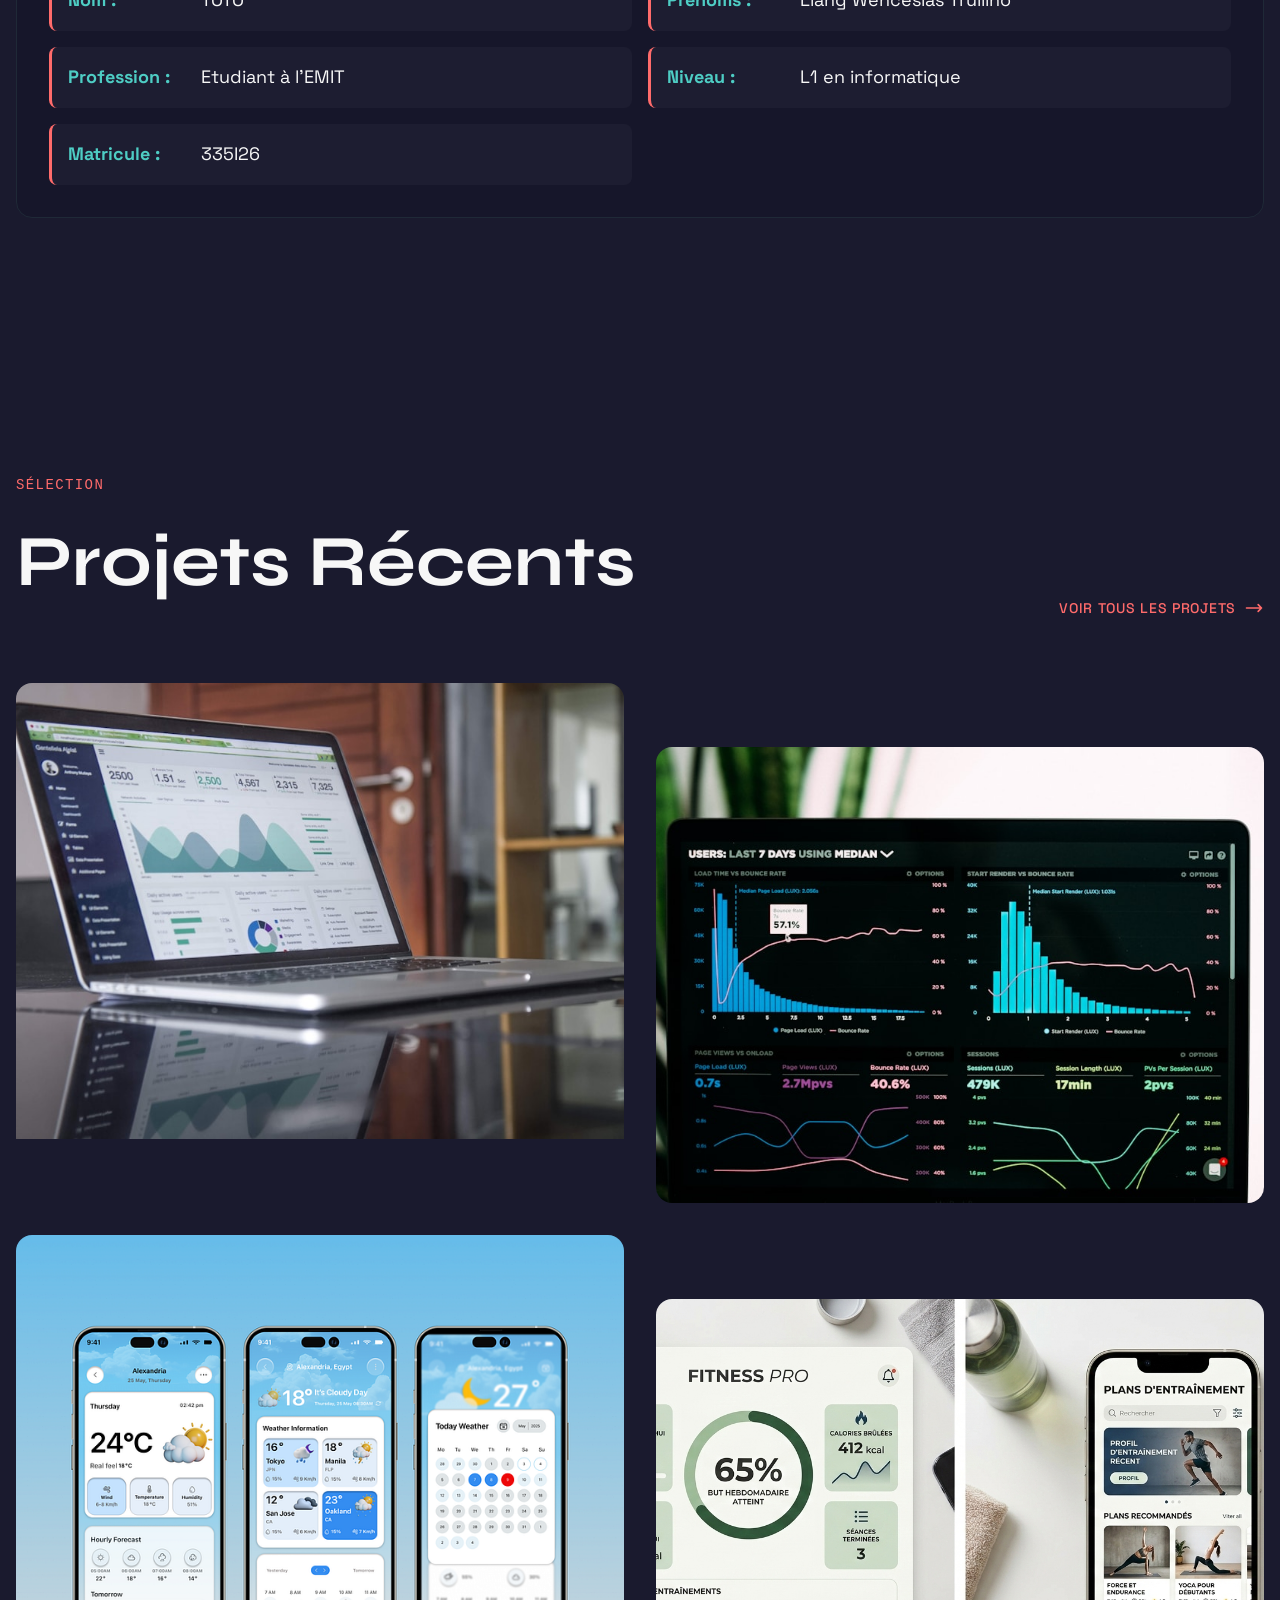
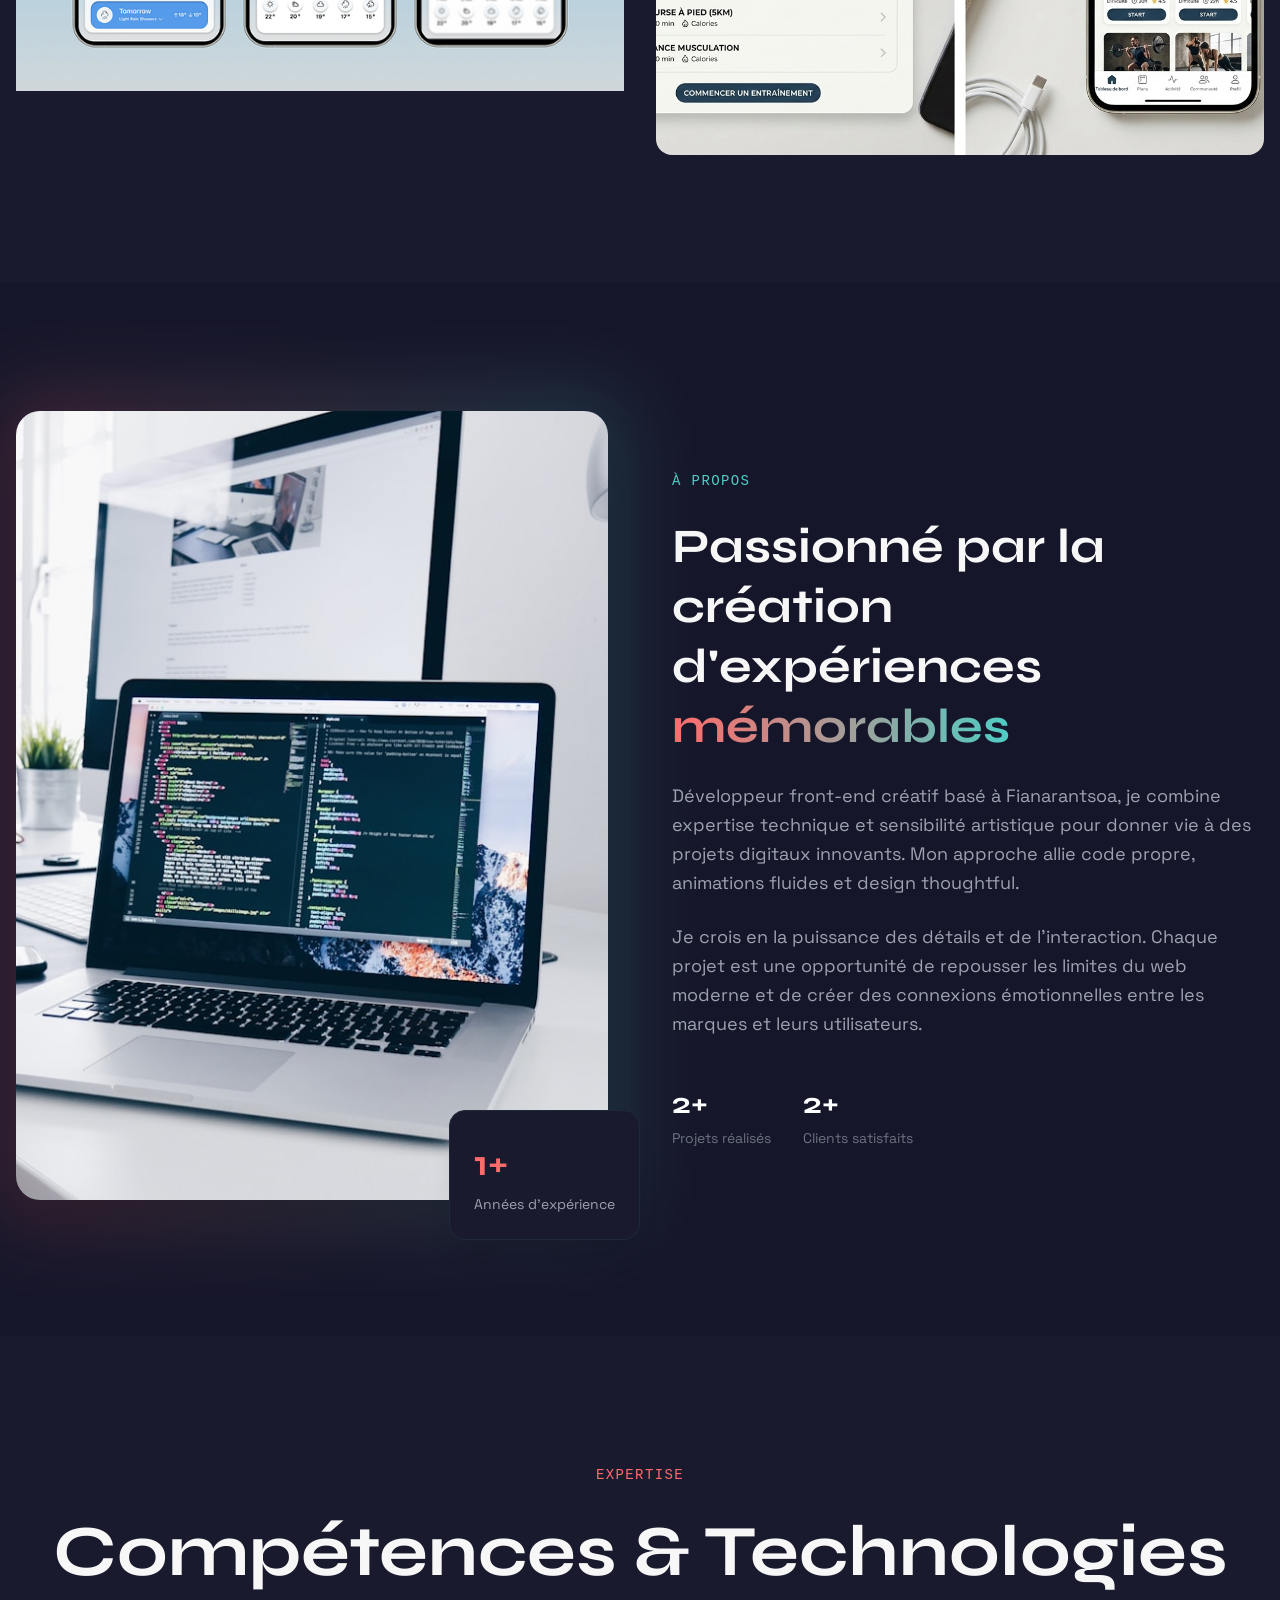
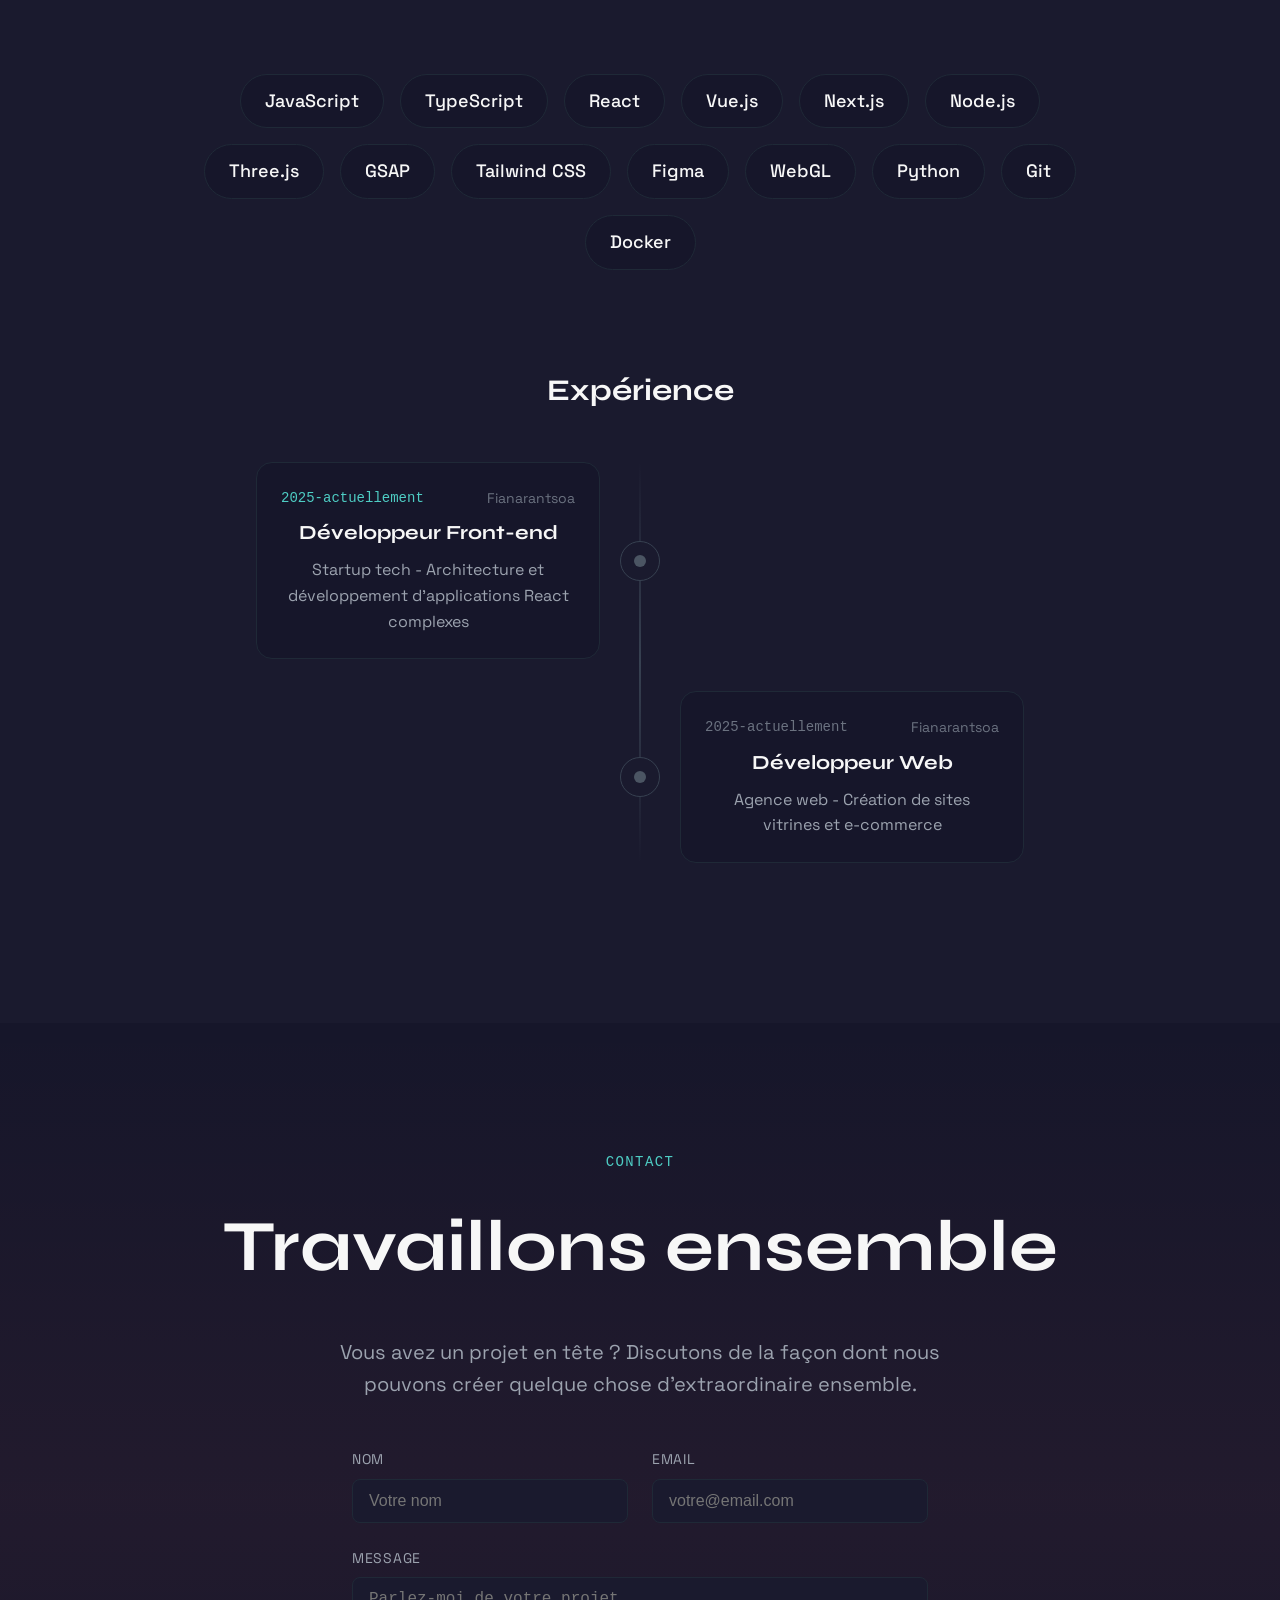
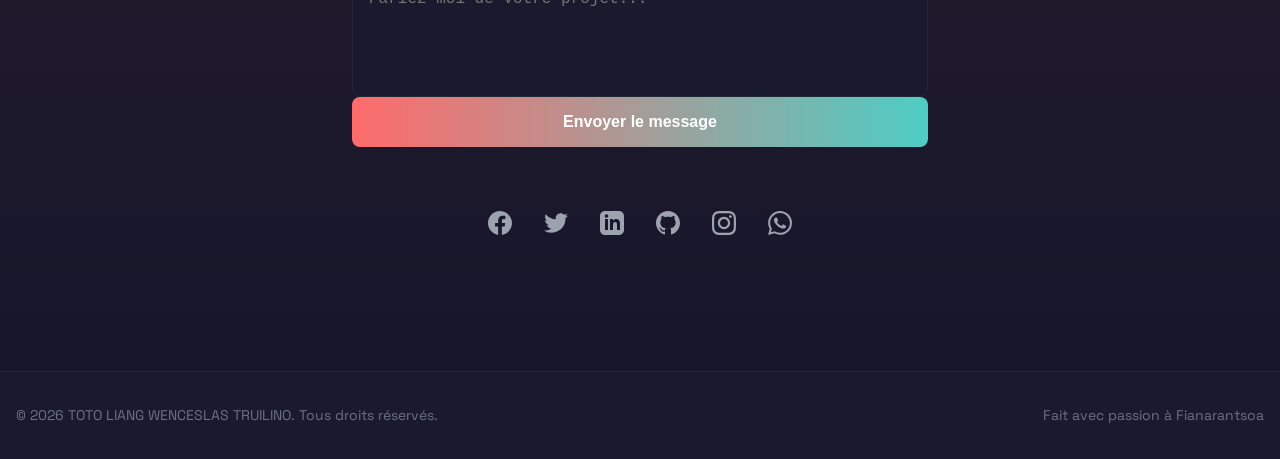
==== commit 1b90a462: "Add files via upload" ====
--- a/index.html
+++ b/index.html
@@ -3,13 +3,24 @@
 <head>
     <meta charset="UTF-8">
     <meta name="viewport" content="width=device-width, initial-scale=1.0">
-    <title>Portfolio Créatif - TLWT</title>
+    <title>Portfolio - TOTO Liang Wenceslas Truilino</title>
+
+    <meta name="description" content="Explorez le portfolio de TOTO Liang Wenceslas Truilino. Developpement web et appli mobile. Basé à Fianarantsoa, disponible pour projets créatifs.">
+
+    <meta property="og:title" content="TOTO Liang Wenceslas Truilino | Portfolio ">
+    <meta property="og:description" content="Tu as des projets créatifs à partager sur le web.">
+    <meta property="og:image" content="PDP.png">
+
     <link rel="stylesheet" href="./fonts/fonts.css">
     <link rel="stylesheet" href="./css/styles.css">
+    <link rel="stylesheet" href="./css/navigation.css">
     <link rel="shortcut icon" href="./images/logoportfolio.jpg">
-    <meta name="description" content="TOTO LIANG WENCESLAS TRUILINO">
 </head>
 <body>
+
+     <!-- Navigation sera injectée ici -->
+    <div id="nav-container"></div>
+
     <!-- Progress Bar -->
     <div class="progress-bar" id="progressBar"></div>
     
@@ -25,23 +36,7 @@
     <div class="floating-shape shape-2"></div>
     <div class="floating-shape shape-3"></div>
 
-    <!-- Navigation -->
-    <nav>
-        <div class="container">
-            <a href="#" class="nav-logo font-display">PORTFOLIO</a>
-            <div class="nav-links">
-                <a href="#work" class="nav-link">Projets</a>
-                <a href="#about" class="nav-link">À propos</a>
-                <a href="#skills" class="nav-link">Compétences</a>
-                <a href="#contact" class="nav-link">Contact</a>
-            </div>
-            <button class="menu-btn" id="menuBtn">
-                <svg width="24" height="24" fill="none" stroke="currentColor" viewBox="0 0 24 24">
-                    <path stroke-linecap="round" stroke-linejoin="round" stroke-width="2" d="M4 6h16M4 12h16M4 18h16"/>
-                </svg>
-            </button>
-        </div>
-    </nav>
+ 
 
     <!-- Hero Section -->
     <section class="hero">
@@ -90,6 +85,38 @@
         </div>
     </div>
 
+    <!-- info section -->
+    <section id="info" class="section">
+        <div class="container">
+            <div class="info-grid">
+                <!-- En-tête avec titre et lien -->
+                <div class="section-header">
+                    <div>
+                        <p class="info-subtitle">Profil</p>
+                        <h2 class="section-title font-display">Informations Personnels</h2>
+                    </div>
+                    <a href="index2.html" class="section-link">
+                        Voir CV
+                        <svg width="20" height="20" fill="none" stroke="currentColor" viewBox="0 0 24 24">
+                            <path stroke-linecap="round" stroke-linejoin="round" stroke-width="2" d="M17 8l4 4m0 0l-4 4m4-4H3"/>
+                        </svg>
+                    </a>
+                </div>
+
+                <!-- Contenu du tableau en dessous -->
+                <div class="info-content-full">
+                    <ul class="info-list">
+                        <li><strong>Nom :</strong> TOTO</li>
+                        <li><strong>Prénoms :</strong> Liang Wenceslas Truilino</li>
+                        <li><strong>Profession :</strong> Etudiant à l'EMIT</li>
+                        <li><strong>Niveau :</strong> L1 en informatique</li>
+                        <li><strong>Matricule :</strong> 335I26</li>
+                    </ul>
+                </div>
+            </div>
+        </div>
+    </section>
+
     <!-- Work Section -->
     <section id="work" class="section">
         <div class="container">
@@ -98,7 +125,7 @@
                     <p class="section-subtitle">Sélection</p>
                     <h2 class="section-title font-display">Projets Récents</h2>
                 </div>
-                <a href="#" class="section-link">
+                <a href="./index3.html" class="section-link">
                     Voir tous les projets
                     <svg width="20" height="20" fill="none" stroke="currentColor" viewBox="0 0 24 24">
                         <path stroke-linecap="round" stroke-linejoin="round" stroke-width="2" d="M17 8l4 4m0 0l-4 4m4-4H3"/>
@@ -144,16 +171,16 @@
                 <!-- Project 3 -->
                 <div class="project-card">
                     <div class="project-image">
-                        <img src="./images/project-mobile.jpg" alt="Mobile App">
+                        <img src="./images/Appmeteo.png" alt="Mobile App">
                     </div>
                     <div class="project-overlay">
                         <span class="project-category">Mobile App</span>
-                        <h3 class="project-title font-display">FitTrack</h3>
-                        <p class="project-desc">Application fitness avec suivi GPS et IA personnalisée</p>
+                        <h3 class="project-title font-display">Météo</h3>
+                        <p class="project-desc">Application météo avec prévision en temps réel</p>
                         <div class="project-tags">
                             <span class="tag">React Native</span>
-                            <span class="tag">TensorFlow</span>
-                            <span class="tag">Firebase</span>
+                            <span class="tag">API</span>
+                            <span class="tag">Kotlin</span>
                         </div>
                     </div>
                 </div>
@@ -161,14 +188,14 @@
                 <!-- Project 4 -->
                 <div class="project-card" style="margin-top: 4rem;">
                     <div class="project-image">
-                        <img src="./images/project-brand.jpg" alt="Brand Identity">
+                        <img src="./images/fitnessApp.png" alt="Brand Identity">
                     </div>
                     <div class="project-overlay">
-                        <span class="project-category" style="color: #FF6B6B;">Brand Identity</span>
-                        <h3 class="project-title font-display">Nexus Studio</h3>
-                        <p class="project-desc">Identité visuelle complète et site web immersif</p>
+                        <span class="project-category" style="color: #FF6B6B;">UI/UX DESIGN</span>
+                        <h3 class="project-title font-display">Redesigne Application</h3>
+                        <p class="project-desc">Refonte complète de l'interface utilisateur d'une app de fitness</p>
                         <div class="project-tags">
-                            <span class="tag">WebGL</span>
+                            <span class="tag">Photoshop</span>
                             <span class="tag">GSAP</span>
                             <span class="tag">Figma</span>
                         </div>
@@ -315,7 +342,7 @@
                     </a>
                     
                     <!-- LinkedIn -->
-                    <a href="#" class="social-link social-linkedin">
+                    <a href="https://www.linkedin.com/in/liang-wenceslas-truilino-toto-5963803b1/" target="_blank" class="social-link social-linkedin">
                         <svg fill="currentColor" viewBox="0 0 24 24"><path d="M19 0h-14c-2.761 0-5 2.239-5 5v14c0 2.761 2.239 5 5 5h14c2.762 0 5-2.239 5-5v-14c0-2.761-2.238-5-5-5zm-11 19h-3v-11h3v11zm-1.5-12.268c-.966 0-1.75-.79-1.75-1.764s.784-1.764 1.75-1.764 1.75.79 1.75 1.764-.783 1.764-1.75 1.764zm13.5 12.268h-3v-5.604c0-3.368-4-3.113-4 0v5.604h-3v-11h3v1.765c1.396-2.586 7-2.777 7 2.476v6.759z"/></svg>
                     </a>
                     
@@ -348,9 +375,9 @@
 
     <!-- Scripts -->
     <script src="./js/gsap.min.js"></script>
-    <script src="./js/ScrollTrigger.min.js"></script>
     <script src="./js/email.js"></script>
     <script src="./js/email-config.js"></script>
     <script src="./js/script.js"></script>
+    <script src="./js/navigation.js"></script>
 </body>
 </html>
--- a/fonts/fonts.css
+++ b/fonts/fonts.css
@@ -78,4 +78,1295 @@
     font-weight: 800;
     font-style: normal;
     font-display: swap;
-}+}
+
+/* ============================================
+   FONT AWESOME 6 - LOCAL FONT FACES
+   ============================================ */
+
+/* Font Awesome 6 Free - Solid 900 */
+@font-face {
+  font-family: 'Font Awesome 6 Free';
+  font-style: normal;
+  font-weight: 900;
+  font-display: block;
+  src: url('fa-solid-900.woff2') format('woff2'),
+       url('fa-solid-900.ttf') format('truetype');
+}
+
+/* Font Awesome 6 Brands - Regular 400 */
+@font-face {
+  font-family: 'Font Awesome 6 Brands';
+  font-style: normal;
+  font-weight: 400;
+  font-display: block;
+  src: url('fa-brands-400.woff2') format('woff2'),
+       url('fa-brands-400.ttf') format('truetype');
+}
+
+/* ============================================
+   UTILITAIRES DE CLASSES CSS
+   ============================================ */
+
+/* Classe de base pour les icônes */
+.fas,
+.fa-solid {
+  font-family: 'Font Awesome 6 Free';
+  font-weight: 900;
+  -moz-osx-font-smoothing: grayscale;
+  -webkit-font-smoothing: antialiased;
+  display: var(--fa-display, inline-block);
+  font-style: normal;
+  font-variant: normal;
+  line-height: 1;
+  text-rendering: auto;
+}
+
+.fab,
+.fa-brands {
+  font-family: 'Font Awesome 6 Brands';
+  font-weight: 400;
+  -moz-osx-font-smoothing: grayscale;
+  -webkit-font-smoothing: antialiased;
+  display: var(--fa-display, inline-block);
+  font-style: normal;
+  font-variant: normal;
+  line-height: 1;
+  text-rendering: auto;
+}
+
+/* ============================================
+   EXEMPLES D'UTILISATION
+   ============================================ */
+
+/* Icônes solides (Solid) */
+.fa-user::before { content: "\f007"; }
+.fa-home::before { content: "\f015"; }
+.fa-envelope::before { content: "\f0e0"; }
+.fa-phone::before { content: "\f095"; }
+.fa-download::before { content: "\f019"; }
+.fa-check::before { content: "\f00c"; }
+.fa-times::before { content: "\f00d"; }
+.fa-arrow-right::before { content: "\f061"; }
+.fa-arrow-left::before { content: "\f060"; }
+.fa-star::before { content: "\f005"; }
+.fa-heart::before { content: "\f004"; }
+.fa-search::before { content: "\f002"; }
+.fa-menu::before { content: "\f0c9"; } /* hamburger */
+.fa-chevron-down::before { content: "\f078"; }
+.fa-chevron-up::before { content: "\f077"; }
+.fa-chevron-left::before { content: "\f053"; }
+.fa-chevron-right::before { content: "\f054"; }
+.fa-calendar::before { content: "\f133"; }
+.fa-clock::before { content: "\f017"; }
+.fa-map-marker::before { content: "\f041"; }
+.fa-link::before { content: "\f0c1"; }
+.fa-file::before { content: "\f15b"; }
+.fa-folder::before { content: "\f07b"; }
+.fa-image::before { content: "\f03e"; }
+.fa-video::before { content: "\f03d"; }
+.fa-music::before { content: "\f001"; }
+.fa-gear::before,
+.fa-cog::before { content: "\f013"; }
+.fa-trash::before { content: "\f1f8"; }
+.fa-edit::before { content: "\f044"; }
+.fa-save::before { content: "\f0c7"; }
+.fa-print::before { content: "\f02f"; }
+.fa-share::before { content: "\f064"; }
+.fa-facebook::before { content: "\f09a"; }
+.fa-twitter::before { content: "\f099"; }
+.fa-linkedin::before { content: "\f08c"; }
+.fa-github::before { content: "\f09b"; }
+.fa-instagram::before { content: "\f16d"; }
+.fa-youtube::before { content: "\f167"; }
+.fa-globe::before { content: "\f0ac"; }
+.fa-briefcase::before { content: "\f0b1"; }
+.fa-graduation-cap::before { content: "\f19d"; }
+.fa-code::before { content: "\f121"; }
+.fa-laptop::before { content: "\f109"; }
+.fa-mobile::before { content: "\f10b"; }
+.fa-tablet::before { content: "\f10a"; }
+.fa-desktop::before { content: "\f108"; }
+.fa-wifi::before { content: "\f1eb"; }
+.fa-battery-full::before { content: "\f240"; }
+.fa-sun::before { content: "\f185"; }
+.fa-moon::before { content: "\f186"; }
+.fa-bell::before { content: "\f0f3"; }
+.fa-comment::before { content: "\f075"; }
+.fa-comments::before { content: "\f086"; }
+.fa-thumbs-up::before { content: "\f164"; }
+.fa-thumbs-down::before { content: "\f165"; }
+.fa-flag::before { content: "\f024"; }
+.fa-bookmark::before { content: "\f02e"; }
+.fa-tag::before { content: "\f02b"; }
+.fa-tags::before { content: "\f02c"; }
+.fa-bar-chart::before { content: "\f080"; }
+.fa-pie-chart::before { content: "\f200"; }
+.fa-line-chart::before { content: "\f201"; }
+.fa-area-chart::before { content: "\f1fe"; }
+.fa-database::before { content: "\f1c0"; }
+.fa-server::before { content: "\f233"; }
+.fa-cloud::before { content: "\f0c2"; }
+.fa-lock::before { content: "\f023"; }
+.fa-unlock::before { content: "\f09c"; }
+.fa-key::before { content: "\f084"; }
+.fa-shield::before { content: "\f132"; }
+.fa-certificate::before { content: "\f0a3"; }
+.fa-award::before { content: "\f559"; }
+.fa-medal::before { content: "\f5a2"; }
+.fa-trophy::before { content: "\f091"; }
+.fa-star-half::before { content: "\f089"; }
+.fa-star-half-alt::before { content: "\f5c0"; }
+.fa-heart-broken::before { content: "\f7a9"; }
+.fa-handshake::before { content: "\f2b5"; }
+.fa-users::before { content: "\f0c0"; }
+.fa-user-plus::before { content: "\f234"; }
+.fa-user-minus::before { content: "\f235"; }
+.fa-user-check::before { content: "\f4fc"; }
+.fa-user-circle::before { content: "\f2bd"; }
+.fa-id-card::before { content: "\f2c2"; }
+.fa-address-card::before { content: "\f2bb"; }
+.fa-passport::before { content: "\f5ab"; }
+.fa-file-alt::before { content: "\f15c"; }
+.fa-file-pdf::before { content: "\f1c1"; }
+.fa-file-word::before { content: "\f1c2"; }
+.fa-file-excel::before { content: "\f1c3"; }
+.fa-file-powerpoint::before { content: "\f1c4"; }
+.fa-file-image::before { content: "\f1c5"; }
+.fa-file-video::before { content: "\f1c8"; }
+.fa-file-audio::before { content: "\f1c7"; }
+.fa-file-code::before { content: "\f1c9"; }
+.fa-file-archive::before { content: "\f1c6"; }
+.fa-folder-open::before { content: "\f07c"; }
+.fa-folder-plus::before { content: "\f65e"; }
+.fa-folder-minus::before { content: "\f65f"; }
+.fa-sync::before { content: "\f021"; }
+.fa-spinner::before { content: "\f110"; }
+.fa-circle-notch::before { content: "\f1ce"; }
+.fa-cog::before { content: "\f013"; }
+.fa-sliders::before { content: "\f1de"; }
+.fa-wrench::before { content: "\f0ad"; }
+.fa-tools::before { content: "\f7d9"; }
+.fa-hammer::before { content: "\f6e3"; }
+.fa-screwdriver::before { content: "\f54a"; }
+.fa-paint-roller::before { content: "\f5aa"; }
+.fa-paint-brush::before { content: "\f1fc"; }
+.fa-pencil::before { content: "\f040"; }
+.fa-pen::before { content: "\f304"; }
+.fa-highlighter::before { content: "\f591"; }
+.fa-marker::before { content: "\f5a1"; }
+.fa-eraser::before { content: "\f12d"; }
+.fa-cut::before { content: "\f0c4"; }
+.fa-copy::before { content: "\f0c5"; }
+.fa-paste::before { content: "\f0ea"; }
+.fa-clipboard::before { content: "\f328"; }
+.fa-clipboard-check::before { content: "\f46c"; }
+.fa-clipboard-list::before { content: "\f46d"; }
+.fa-sticky-note::before { content: "\f249"; }
+.fa-book::before { content: "\f02d"; }
+.fa-open-book::before { content: "\f518"; }
+.fa-newspaper::before { content: "\f1ea"; }
+.fa-rss::before { content: "\f09e"; }
+.fa-wifi::before { content: "\f1eb"; }
+.fa-broadcast-tower::before { content: "\f519"; }
+.fa-satellite::before { content: "\f7bf"; }
+.fa-satellite-dish::before { content: "\f7c0"; }
+.fa-microphone::before { content: "\f130"; }
+.fa-microphone-slash::before { content: "\f131"; }
+.fa-headphones::before { content: "\f025"; }
+.fa-volume-up::before { content: "\f028"; }
+.fa-volume-down::before { content: "\f027"; }
+.fa-volume-mute::before { content: "\f026"; }
+.fa-volume-off::before { content: "\f6a9"; }
+.fa-play::before { content: "\f04b"; }
+.fa-pause::before { content: "\f04c"; }
+.fa-stop::before { content: "\f04d"; }
+.fa-forward::before { content: "\f04e"; }
+.fa-backward::before { content: "\f04a"; }
+.fa-step-forward::before { content: "\f051"; }
+.fa-step-backward::before { content: "\f048"; }
+.fa-fast-forward::before { content: "\f050"; }
+.fa-fast-backward::before { content: "\f049"; }
+.fa-eject::before { content: "\f052"; }
+.fa-random::before { content: "\f074"; }
+.fa-redo::before { content: "\f01e"; }
+.fa-undo::before { content: "\f0e2"; }
+.fa-exchange-alt::before { content: "\f362"; }
+.fa-sync-alt::before { content: "\f2f1"; }
+.fa-bolt::before { content: "\f0e7"; }
+.fa-plug::before { content: "\f1e6"; }
+.fa-power-off::before { content: "\f011"; }
+.fa-toggle-on::before { content: "\f205"; }
+.fa-toggle-off::before { content: "\f204"; }
+.fa-lightbulb::before { content: "\f0eb"; }
+.fa-flashlight::before { content: "\f8b8"; }
+.fa-car::before { content: "\f1b9"; }
+.fa-truck::before { content: "\f0d1"; }
+.fa-bus::before { content: "\f207"; }
+.fa-train::before { content: "\f238"; }
+.fa-plane::before { content: "\f072"; }
+.fa-ship::before { content: "\f21a"; }
+.fa-bicycle::before { content: "\f206"; }
+.fa-motorcycle::before { content: "\f21c"; }
+.fa-walking::before { content: "\f554"; }
+.fa-running::before { content: "\f70c"; }
+.fa-swimmer::before { content: "\f5c4"; }
+.fa-skiing::before { content: "\f7c9"; }
+.fa-snowboarding::before { content: "\f7ce"; }
+.fa-skating::before { content: "\f7c5"; }
+.fa-hiking::before { content: "\f6ec"; }
+.fa-campground::before { content: "\f6bb"; }
+.fa-mountain::before { content: "\f6fc"; }
+.fa-tree::before { content: "\f1bb"; }
+.fa-leaf::before { content: "\f06c"; }
+.fa-seedling::before { content: "\f4d8"; }
+.fa-apple-alt::before { content: "\f5d1"; }
+.fa-carrot::before { content: "\f787"; }
+.fa-lemon::before { content: "\f094"; }
+.fa-pepper-hot::before { content: "\f816"; }
+.fa-utensils::before { content: "\f2e7"; }
+.fa-glass-martini::before { content: "\f000"; }
+.fa-wine-glass::before { content: "\f4e3"; }
+.fa-beer::before { content: "\f0fc"; }
+.fa-coffee::before { content: "\f0f4"; }
+.fa-mug-hot::before { content: "\f7b6"; }
+.fa-ice-cream::before { content: "\f810"; }
+.fa-cookie::before { content: "\f563"; }
+.fa-cookie-bite::before { content: "\f564"; }
+.fa-birthday-cake::before { content: "\f1fd"; }
+.fa-pizza-slice::before { content: "\f818"; }
+.fa-hamburger::before { content: "\f805"; }
+.fa-hotdog::before { content: "\f80f"; }
+.fa-sandwich::before { content: "\f81f"; }
+.fa-egg::before { content: "\f7fb"; }
+.fa-bacon::before { content: "\f7e5"; }
+.fa-fish::before { content: "\f578"; }
+.fa-drumstick-bite::before { content: "\f6d7"; }
+.fa-bone::before { content: "\f5d7"; }
+.fa-candy-cane::before { content: "\f786"; }
+.fa-lollipop::before { content: "\f1e3"; }
+.fa-gift::before { content: "\f06b"; }
+.fa-gifts::before { content: "\f79c"; }
+.fa-balloon::before { content: "\f4e4"; }
+.fa-gamepad::before { content: "\f11b"; }
+.fa-dice::before { content: "\f522"; }
+.fa-dice-d20::before { content: "\f6cf"; }
+.fa-puzzle-piece::before { content: "\f12e"; }
+.fa-chess::before { content: "\f439"; }
+.fa-chess-knight::before { content: "\f441"; }
+.fa-chess-rook::before { content: "\f447"; }
+.fa-chess-queen::before { content: "\f445"; }
+.fa-chess-king::before { content: "\f43f"; }
+.fa-chess-pawn::before { content: "\f443"; }
+.fa-bowling-ball::before { content: "\f436"; }
+.fa-golf-ball::before { content: "\f450"; }
+.fa-futbol::before { content: "\f1e3"; }
+.fa-basketball-ball::before { content: "\f434"; }
+.fa-baseball-ball::before { content: "\f433"; }
+.fa-volleyball-ball::before { content: "\f45f"; }
+.fa-football-ball::before { content: "\f44e"; }
+.fa-hockey-puck::before { content: "\f453"; }
+.fa-table-tennis::before { content: "\f45d"; }
+.fa-dumbbell::before { content: "\f44b"; }
+.fa-running::before { content: "\f70c"; }
+.fa-heartbeat::before { content: "\f21e"; }
+.fa-heart::before { content: "\f004"; }
+.fa-procedures::before { content: "\f487"; }
+.fa-user-md::before { content: "\f0f0"; }
+.fa-stethoscope::before { content: "\f0f1"; }
+.fa-ambulance::before { content: "\f0f9"; }
+.fa-hospital::before { content: "\f0f8"; }
+.fa-clinic-medical::before { content: "\f7f2"; }
+.fa-prescription::before { content: "\f5b1"; }
+.fa-pills::before { content: "\f484"; }
+.fa-tablets::before { content: "\f490"; }
+.fa-capsules::before { content: "\f46b"; }
+.fa-syringe::before { content: "\f48e"; }
+.fa-thermometer::before { content: "\f491"; }
+.fa-microscope::before { content: "\f610"; }
+.fa-dna::before { content: "\f471"; }
+.fa-atom::before { content: "\f5d2"; }
+.fa-flask::before { content: "\f0c3"; }
+.fa-vial::before { content: "\f492"; }
+.fa-vials::before { content: "\f493"; }
+.fa-mortar-pestle::before { content: "\f5a7"; }
+.fa-prescription-bottle::before { content: "\f485"; }
+.fa-prescription-bottle-alt::before { content: "\f486"; }
+.fa-band-aid::before { content: "\f462"; }
+.fa-comment-medical::before { content: "\f7f5"; }
+.fa-crutch::before { content: "\f7f7"; }
+.fa-disease::before { content: "\f7fa"; }
+.fa-hand-holding-medical::before { content: "\f95c"; }
+.fa-hand-holding-heart::before { content: "\f4be"; }
+.fa-hand-holding-usd::before { content: "\f4c0"; }
+.fa-hand-holding::before { content: "\f4bd"; }
+.fa-hands-helping::before { content: "\f4c4"; }
+.fa-handshake::before { content: "\f2b5"; }
+.fa-donate::before { content: "\f4b9"; }
+.fa-dove::before { content: "\f4ba"; }
+.fa-peace::before { content: "\f67c"; }
+.fa-globe-americas::before { content: "\f57d"; }
+.fa-globe-europe::before { content: "\f7a2"; }
+.fa-globe-asia::before { content: "\f57e"; }
+.fa-globe-africa::before { content: "\f57c"; }
+.fa-flag-usa::before { content: "\f74d"; }
+.fa-font::before { content: "\f031"; }
+.fa-bold::before { content: "\f032"; }
+.fa-italic::before { content: "\f033"; }
+.fa-underline::before { content: "\f0cd"; }
+.fa-strikethrough::before { content: "\f0cc"; }
+.fa-text-height::before { content: "\f034"; }
+.fa-text-width::before { content: "\f035"; }
+.fa-align-left::before { content: "\f036"; }
+.fa-align-center::before { content: "\f037"; }
+.fa-align-right::before { content: "\f038"; }
+.fa-align-justify::before { content: "\f039"; }
+.fa-list::before { content: "\f03a"; }
+.fa-list-ol::before { content: "\f0cb"; }
+.fa-list-ul::before { content: "\f0ca"; }
+.fa-indent::before { content: "\f03c"; }
+.fa-outdent::before { content: "\f03b"; }
+.fa-quote-left::before { content: "\f10d"; }
+.fa-quote-right::before { content: "\f10e"; }
+.fa-link::before { content: "\f0c1"; }
+.fa-unlink::before { content: "\f127"; }
+.fa-external-link-alt::before { content: "\f35d"; }
+.fa-external-link-square-alt::before { content: "\f360"; }
+.fa-sign-in-alt::before { content: "\f2f6"; }
+.fa-sign-out-alt::before { content: "\f2f5"; }
+.fa-download::before { content: "\f019"; }
+.fa-upload::before { content: "\f093"; }
+.fa-inbox::before { content: "\f01c"; }
+.fa-archive::before { content: "\f187"; }
+.fa-box::before { content: "\f466"; }
+.fa-box-open::before { content: "\f49e"; }
+.fa-boxes::before { content: "\f468"; }
+.fa-warehouse::before { content: "\f494"; }
+.fa-truck-loading::before { content: "\f4de"; }
+.fa-truck-moving::before { content: "\f4df"; }
+.fa-dolly::before { content: "\f472"; }
+.fa-dolly-flatbed::before { content: "\f474"; }
+.fa-cart-arrow-down::before { content: "\f218"; }
+.fa-cart-plus::before { content: "\f217"; }
+.fa-shopping-cart::before { content: "\f07a"; }
+.fa-shopping-bag::before { content: "\f290"; }
+.fa-shopping-basket::before { content: "\f291"; }
+.fa-credit-card::before { content: "\f09d"; }
+.fa-cc-visa::before { content: "\f1f0"; }
+.fa-cc-mastercard::before { content: "\f1f1"; }
+.fa-cc-amex::before { content: "\f1f3"; }
+.fa-cc-paypal::before { content: "\f1f4"; }
+.fa-cc-stripe::before { content: "\f1f5"; }
+.fa-cc-apple-pay::before { content: "\f416"; }
+.fa-cc-amazon-pay::before { content: "\f42d"; }
+.fa-money-bill::before { content: "\f0d6"; }
+.fa-money-bill-wave::before { content: "\f53a"; }
+.fa-money-bill-alt::before { content: "\f3d1"; }
+.fa-money-check::before { content: "\f53c"; }
+.fa-money-check-alt::before { content: "\f53d"; }
+.fa-coins::before { content: "\f51e"; }
+.fa-gem::before { content: "\f3a5"; }
+.fa-ring::before { content: "\f70b"; }
+.fa-crown::before { content: "\f521"; }
+.fa-certificate::before { content: "\f0a3"; }
+.fa-award::before { content: "\f559"; }
+.fa-medal::before { content: "\f5a2"; }
+.fa-trophy::before { content: "\f091"; }
+.fa-star::before { content: "\f005"; }
+.fa-star-half::before { content: "\f089"; }
+.fa-star-half-alt::before { content: "\f5c0"; }
+.fa-thumbs-up::before { content: "\f164"; }
+.fa-thumbs-down::before { content: "\f165"; }
+.fa-hand-point-up::before { content: "\f0a6"; }
+.fa-hand-point-down::before { content: "\f0a7"; }
+.fa-hand-point-left::before { content: "\f0a5"; }
+.fa-hand-point-right::before { content: "\f0a4"; }
+.fa-hand-peace::before { content: "\f25b"; }
+.fa-hand-rock::before { content: "\f255"; }
+.fa-hand-paper::before { content: "\f256"; }
+.fa-hand-scissors::before { content: "\f257"; }
+.fa-hand-lizard::before { content: "\f258"; }
+.fa-hand-spock::before { content: "\f259"; }
+.fa-hand-pointer::before { content: "\f25a"; }
+.fa-hand-fist::before { content: "\f6de"; }
+.fa-thumbtack::before { content: "\f08d"; }
+.fa-paperclip::before { content: "\f0c6"; }
+.fa-paper-plane::before { content: "\f1d8"; }
+.fa-share::before { content: "\f064"; }
+.fa-share-alt::before { content: "\f1e0"; }
+.fa-share-alt-square::before { content: "\f1e1"; }
+.fa-share-square::before { content: "\f14d"; }
+.fa-reply::before { content: "\f3e5"; }
+.fa-reply-all::before { content: "\f122"; }
+.fa-forward::before { content: "\f04e"; }
+.fa-eye::before { content: "\f06e"; }
+.fa-eye-slash::before { content: "\f070"; }
+.fa-eye-dropper::before { content: "\f1fb"; }
+.fa-binoculars::before { content: "\f1e5"; }
+.fa-search::before { content: "\f002"; }
+.fa-search-plus::before { content: "\f00e"; }
+.fa-search-minus::before { content: "\f010"; }
+.fa-filter::before { content: "\f0b0"; }
+.fa-sort::before { content: "\f0dc"; }
+.fa-sort-up::before { content: "\f0de"; }
+.fa-sort-down::before { content: "\f0dd"; }
+.fa-sort-alpha-down::before { content: "\f15d"; }
+.fa-sort-alpha-up::before { content: "\f15e"; }
+.fa-sort-numeric-down::before { content: "\f162"; }
+.fa-sort-numeric-up::before { content: "\f163"; }
+.fa-sort-amount-down::before { content: "\f160"; }
+.fa-sort-amount-up::before { content: "\f161"; }
+.fa-check::before { content: "\f00c"; }
+.fa-check-circle::before { content: "\f058"; }
+.fa-check-square::before { content: "\f14a"; }
+.fa-times::before { content: "\f00d"; }
+.fa-times-circle::before { content: "\f057"; }
+.fa-times-square::before { content: "\f2d3"; }
+.fa-plus::before { content: "\f067"; }
+.fa-plus-circle::before { content: "\f055"; }
+.fa-plus-square::before { content: "\f0fe"; }
+.fa-minus::before { content: "\f068"; }
+.fa-minus-circle::before { content: "\f056"; }
+.fa-minus-square::before { content: "\f146"; }
+.fa-info::before { content: "\f129"; }
+.fa-info-circle::before { content: "\f05a"; }
+.fa-question::before { content: "\f128"; }
+.fa-question-circle::before { content: "\f059"; }
+.fa-exclamation::before { content: "\f12a"; }
+.fa-exclamation-circle::before { content: "\f06a"; }
+.fa-exclamation-triangle::before { content: "\f071"; }
+.fa-ban::before { content: "\f05e"; }
+.fa-minus-circle::before { content: "\f056"; }
+.fa-times-circle::before { content: "\f057"; }
+.fa-check-circle::before { content: "\f058"; }
+.fa-question-circle::before { content: "\f059"; }
+.fa-info-circle::before { content: "\f05a"; }
+.fa-crosshairs::before { content: "\f05b"; }
+.fa-ban::before { content: "\f05e"; }
+.fa-arrow-left::before { content: "\f060"; }
+.fa-arrow-right::before { content: "\f061"; }
+.fa-arrow-up::before { content: "\f062"; }
+.fa-arrow-down::before { content: "\f063"; }
+.fa-arrows-alt::before { content: "\f0b2"; }
+.fa-arrows-alt-h::before { content: "\f337"; }
+.fa-arrows-alt-v::before { content: "\f338"; }
+.fa-expand::before { content: "\f065"; }
+.fa-compress::before { content: "\f066"; }
+.fa-expand-arrows-alt::before { content: "\f31e"; }
+.fa-compress-arrows-alt::before { content: "\f78c"; }
+.fa-expand-alt::before { content: "\f424"; }
+.fa-compress-alt::before { content: "\f422"; }
+.fa-caret-up::before { content: "\f0d8"; }
+.fa-caret-down::before { content: "\f0d7"; }
+.fa-caret-left::before { content: "\f0d9"; }
+.fa-caret-right::before { content: "\f0da"; }
+.fa-angle-up::before { content: "\f106"; }
+.fa-angle-down::before { content: "\f107"; }
+.fa-angle-left::before { content: "\f104"; }
+.fa-angle-right::before { content: "\f105"; }
+.fa-angle-double-up::before { content: "\f102"; }
+.fa-angle-double-down::before { content: "\f103"; }
+.fa-angle-double-left::before { content: "\f100"; }
+.fa-angle-double-right::before { content: "\f101"; }
+.fa-chevron-up::before { content: "\f077"; }
+.fa-chevron-down::before { content: "\f078"; }
+.fa-chevron-left::before { content: "\f053"; }
+.fa-chevron-right::before { content: "\f054"; }
+.fa-chevron-circle-up::before { content: "\f139"; }
+.fa-chevron-circle-down::before { content: "\f13a"; }
+.fa-chevron-circle-left::before { content: "\f137"; }
+.fa-chevron-circle-right::before { content: "\f138"; }
+.fa-arrow-circle-up::before { content: "\f0aa"; }
+.fa-arrow-circle-down::before { content: "\f0ab"; }
+.fa-arrow-circle-left::before { content: "\f0a8"; }
+.fa-arrow-circle-right::before { content: "\f0a9"; }
+.fa-long-arrow-alt-up::before { content: "\f30c"; }
+.fa-long-arrow-alt-down::before { content: "\f309"; }
+.fa-long-arrow-alt-left::before { content: "\f30a"; }
+.fa-long-arrow-alt-right::before { content: "\f30b"; }
+.fa-level-up-alt::before { content: "\f3bf"; }
+.fa-level-down-alt::before { content: "\f3be"; }
+.fa-undo::before { content: "\f0e2"; }
+.fa-redo::before { content: "\f01e"; }
+.fa-sync::before { content: "\f021"; }
+.fa-sync-alt::before { content: "\f2f1"; }
+.fa-spinner::before { content: "\f110"; }
+.fa-circle-notch::before { content: "\f1ce"; }
+.fa-cog::before { content: "\f013"; }
+.fa-cogs::before { content: "\f085"; }
+.fa-tools::before { content: "\f7d9"; }
+.fa-wrench::before { content: "\f0ad"; }
+.fa-sliders-h::before { content: "\f1de"; }
+.fa-ellipsis-h::before { content: "\f141"; }
+.fa-ellipsis-v::before { content: "\f142"; }
+.fa-bars::before { content: "\f0c9"; }
+.fa-hamburger::before { content: "\f805"; }
+.fa-times::before { content: "\f00d"; }
+.fa-plus::before { content: "\f067"; }
+.fa-minus::before { content: "\f068"; }
+.fa-divide::before { content: "\f529"; }
+.fa-equals::before { content: "\f52c"; }
+.fa-not-equal::before { content: "\f53e"; }
+.fa-less-than::before { content: "\f536"; }
+.fa-greater-than::before { content: "\f531"; }
+.fa-less-than-equal::before { content: "\f537"; }
+.fa-greater-than-equal::before { content: "\f532"; }
+.fa-infinity::before { content: "\f534"; }
+.fa-calculator::before { content: "\f1ec"; }
+.fa-abacus::before { content: "\f640"; }
+.fa-square-root-alt::before { content: "\f698"; }
+.fa-percentage::before { content: "\f541"; }
+.fa-percent::before { content: "\f295"; }
+.fa-superscript::before { content: "\f12b"; }
+.fa-subscript::before { content: "\f12c"; }
+.fa-hashtag::before { content: "\f292"; }
+.fa-at::before { content: "\f1fa"; }
+.fa-asterisk::before { content: "\f069"; }
+.fa-question::before { content: "\f128"; }
+.fa-exclamation::before { content: "\f12a"; }
+.fa-quote-left::before { content: "\f10d"; }
+.fa-quote-right::before { content: "\f10e"; }
+.fa-code::before { content: "\f121"; }
+.fa-terminal::before { content: "\f120"; }
+.fa-keyboard::before { content: "\f11c"; }
+.fa-laptop-code::before { content: "\f5fc"; }
+.fa-code-branch::before { content: "\f126"; }
+.fa-code-commit::before { content: "\f386"; }
+.fa-code-merge::before { content: "\f387"; }
+.fa-sitemap::before { content: "\f0e8"; }
+.fa-stream::before { content: "\f550"; }
+.fa-network-wired::before { content: "\f6ff"; }
+.fa-project-diagram::before { content: "\f542"; }
+.fa-tasks::before { content: "\f0ae"; }
+.fa-clipboard-list::before { content: "\f46d"; }
+.fa-clipboard-check::before { content: "\f46c"; }
+.fa-bug::before { content: "\f188"; }
+.fa-broom::before { content: "\f51a"; }
+.fa-brush::before { content: "\f55d"; }
+.fa-paint-roller::before { content: "\f5aa"; }
+.fa-paint-brush::before { content: "\f1fc"; }
+.fa-fill-drip::before { content: "\f576"; }
+.fa-fill::before { content: "\f575"; }
+.fa-eye-dropper::before { content: "\f1fb"; }
+.fa-magic::before { content: "\f0d0"; }
+.fa-wand-magic::before { content: "\f72b"; }
+.fa-eraser::before { content: "\f12d"; }
+.fa-cut::before { content: "\f0c4"; }
+.fa-copy::before { content: "\f0c5"; }
+.fa-paste::before { content: "\f0ea"; }
+.fa-clone::before { content: "\f24d"; }
+.fa-object-group::before { content: "\f247"; }
+.fa-object-ungroup::before { content: "\f248"; }
+.fa-crop::before { content: "\f125"; }
+.fa-crop-alt::before { content: "\f565"; }
+.fa-adjust::before { content: "\f042"; }
+.fa-tint::before { content: "\f043"; }
+.fa-tint-slash::before { content: "\f5c7"; }
+.fa-palette::before { content: "\f53f"; }
+.fa-swatchbook::before { content: "\f5c3"; }
+.fa-vector-square::before { content: "\f5cb"; }
+.fa-shapes::before { content: "\f61f"; }
+.fa-layer-group::before { content: "\f5fd"; }
+.fa-layer-minus::before { content: "\f5fe"; }
+.fa-layer-plus::before { content: "\f5ff"; }
+.fa-images::before { content: "\f302"; }
+.fa-image::before { content: "\f03e"; }
+.fa-portrait::before { content: "\f3e0"; }
+.fa-user-circle::before { content: "\f2bd"; }
+.fa-user::before { content: "\f007"; }
+.fa-user-friends::before { content: "\f500"; }
+.fa-user-plus::before { content: "\f234"; }
+.fa-user-minus::before { content: "\f235"; }
+.fa-user-check::before { content: "\f4fc"; }
+.fa-user-edit::before { content: "\f4ff"; }
+.fa-user-cog::before { content: "\f4fe"; }
+.fa-user-shield::before { content: "\f505"; }
+.fa-user-lock::before { content: "\f502"; }
+.fa-user-secret::before { content: "\f21b"; }
+.fa-user-ninja::before { content: "\f504"; }
+.fa-user-astronaut::before { content: "\f4fb"; }
+.fa-user-graduate::before { content: "\f501"; }
+.fa-user-tie::before { content: "\f508"; }
+.fa-user-md::before { content: "\f0f0"; }
+.fa-user-nurse::before { content: "\f82f"; }
+.fa-user-injured::before { content: "\f728"; }
+.fa-user-slash::before { content: "\f506"; }
+.fa-users::before { content: "\f0c0"; }
+.fa-users-cog::before { content: "\f509"; }
+.fa-users-slash::before { content: "\e073"; }
+.fa-child::before { content: "\f1ae"; }
+.fa-baby::before { content: "\f77c"; }
+.fa-male::before { content: "\f183"; }
+.fa-female::before { content: "\f182"; }
+.fa-transgender::before { content: "\f224"; }
+.fa-transgender-alt::before { content: "\f225"; }
+.fa-venus::before { content: "\f221"; }
+.fa-mars::before { content: "\f222"; }
+.fa-mercury::before { content: "\f223"; }
+.fa-neuter::before { content: "\f22c"; }
+.fa-genderless::before { content: "\f22d"; }
+.fa-venus-double::before { content: "\f226"; }
+.fa-mars-double::before { content: "\f227"; }
+.fa-venus-mars::before { content: "\f228"; }
+.fa-mars-stroke::before { content: "\f229"; }
+.fa-mars-stroke-v::before { content: "\f22a"; }
+.fa-mars-stroke-h::before { content: "\f22b"; }
+.fa-wheelchair::before { content: "\f193"; }
+.fa-blind::before { content: "\f29d"; }
+.fa-deaf::before { content: "\f2a4"; }
+.fa-american-sign-language-interpreting::before { content: "\f2a3"; }
+.fa-hands::before { content: "\f4c2"; }
+.fa-hand-holding-heart::before { content: "\f4be"; }
+.fa-hand-holding-usd::before { content: "\f4c0"; }
+.fa-hand-holding::before { content: "\f4bd"; }
+.fa-hands-helping::before { content: "\f4c4"; }
+.fa-handshake::before { content: "\f2b5"; }
+.fa-praying-hands::before { content: "\f684"; }
+.fa-hand-sparkles::before { content: "\e05d"; }
+.fa-hand-middle-finger::before { content: "\f806"; }
+.fa-fist-raised::before { content: "\f6de"; }
+.fa-thumbs-up::before { content: "\f164"; }
+.fa-thumbs-down::before { content: "\f165"; }
+.fa-thumbtack::before { content: "\f08d"; }
+.fa-paperclip::before { content: "\f0c6"; }
+.fa-paper-plane::before { content: "\f1d8"; }
+.fa-share::before { content: "\f064"; }
+.fa-share-alt::before { content: "\f1e0"; }
+.fa-share-alt-square::before { content: "\f1e1"; }
+.fa-share-square::before { content: "\f14d"; }
+.fa-reply::before { content: "\f3e5"; }
+.fa-reply-all::before { content: "\f122"; }
+.fa-forward::before { content: "\f04e"; }
+.fa-eye::before { content: "\f06e"; }
+.fa-eye-slash::before { content: "\f070"; }
+.fa-eye-dropper::before { content: "\f1fb"; }
+.fa-binoculars::before { content: "\f1e5"; }
+.fa-search::before { content: "\f002"; }
+.fa-search-plus::before { content: "\f00e"; }
+.fa-search-minus::before { content: "\f010"; }
+.fa-filter::before { content: "\f0b0"; }
+.fa-sort::before { content: "\f0dc"; }
+.fa-sort-up::before { content: "\f0de"; }
+.fa-sort-down::before { content: "\f0dd"; }
+.fa-sort-alpha-down::before { content: "\f15d"; }
+.fa-sort-alpha-up::before { content: "\f15e"; }
+.fa-sort-numeric-down::before { content: "\f162"; }
+.fa-sort-numeric-up::before { content: "\f163"; }
+.fa-sort-amount-down::before { content: "\f160"; }
+.fa-sort-amount-up::before { content: "\f161"; }
+.fa-check::before { content: "\f00c"; }
+.fa-check-circle::before { content: "\f058"; }
+.fa-check-square::before { content: "\f14a"; }
+.fa-times::before { content: "\f00d"; }
+.fa-times-circle::before { content: "\f057"; }
+.fa-times-square::before { content: "\f2d3"; }
+.fa-plus::before { content: "\f067"; }
+.fa-plus-circle::before { content: "\f055"; }
+.fa-plus-square::before { content: "\f0fe"; }
+.fa-minus::before { content: "\f068"; }
+.fa-minus-circle::before { content: "\f056"; }
+.fa-minus-square::before { content: "\f146"; }
+.fa-info::before { content: "\f129"; }
+.fa-info-circle::before { content: "\f05a"; }
+.fa-question::before { content: "\f128"; }
+.fa-question-circle::before { content: "\f059"; }
+.fa-exclamation::before { content: "\f12a"; }
+.fa-exclamation-circle::before { content: "\f06a"; }
+.fa-exclamation-triangle::before { content: "\f071"; }
+.fa-ban::before { content: "\f05e"; }
+.fa-minus-circle::before { content: "\f056"; }
+.fa-times-circle::before { content: "\f057"; }
+.fa-check-circle::before { content: "\f058"; }
+.fa-question-circle::before { content: "\f059"; }
+.fa-info-circle::before { content: "\f05a"; }
+.fa-crosshairs::before { content: "\f05b"; }
+.fa-ban::before { content: "\f05e"; }
+.fa-arrow-left::before { content: "\f060"; }
+.fa-arrow-right::before { content: "\f061"; }
+.fa-arrow-up::before { content: "\f062"; }
+.fa-arrow-down::before { content: "\f063"; }
+.fa-arrows-alt::before { content: "\f0b2"; }
+.fa-arrows-alt-h::before { content: "\f337"; }
+.fa-arrows-alt-v::before { content: "\f338"; }
+.fa-expand::before { content: "\f065"; }
+.fa-compress::before { content: "\f066"; }
+.fa-expand-arrows-alt::before { content: "\f31e"; }
+.fa-compress-arrows-alt::before { content: "\f78c"; }
+.fa-expand-alt::before { content: "\f424"; }
+.fa-compress-alt::before { content: "\f422"; }
+.fa-caret-up::before { content: "\f0d8"; }
+.fa-caret-down::before { content: "\f0d7"; }
+.fa-caret-left::before { content: "\f0d9"; }
+.fa-caret-right::before { content: "\f0da"; }
+.fa-angle-up::before { content: "\f106"; }
+.fa-angle-down::before { content: "\f107"; }
+.fa-angle-left::before { content: "\f104"; }
+.fa-angle-right::before { content: "\f105"; }
+.fa-angle-double-up::before { content: "\f102"; }
+.fa-angle-double-down::before { content: "\f103"; }
+.fa-angle-double-left::before { content: "\f100"; }
+.fa-angle-double-right::before { content: "\f101"; }
+.fa-chevron-up::before { content: "\f077"; }
+.fa-chevron-down::before { content: "\f078"; }
+.fa-chevron-left::before { content: "\f053"; }
+.fa-chevron-right::before { content: "\f054"; }
+.fa-chevron-circle-up::before { content: "\f139"; }
+.fa-chevron-circle-down::before { content: "\f13a"; }
+.fa-chevron-circle-left::before { content: "\f137"; }
+.fa-chevron-circle-right::before { content: "\f138"; }
+.fa-arrow-circle-up::before { content: "\f0aa"; }
+.fa-arrow-circle-down::before { content: "\f0ab"; }
+.fa-arrow-circle-left::before { content: "\f0a8"; }
+.fa-arrow-circle-right::before { content: "\f0a9"; }
+.fa-long-arrow-alt-up::before { content: "\f30c"; }
+.fa-long-arrow-alt-down::before { content: "\f309"; }
+.fa-long-arrow-alt-left::before { content: "\f30a"; }
+.fa-long-arrow-alt-right::before { content: "\f30b"; }
+.fa-level-up-alt::before { content: "\f3bf"; }
+.fa-level-down-alt::before { content: "\f3be"; }
+.fa-undo::before { content: "\f0e2"; }
+.fa-redo::before { content: "\f01e"; }
+.fa-sync::before { content: "\f021"; }
+.fa-sync-alt::before { content: "\f2f1"; }
+.fa-spinner::before { content: "\f110"; }
+.fa-circle-notch::before { content: "\f1ce"; }
+.fa-cog::before { content: "\f013"; }
+.fa-cogs::before { content: "\f085"; }
+.fa-tools::before { content: "\f7d9"; }
+.fa-wrench::before { content: "\f0ad"; }
+.fa-sliders-h::before { content: "\f1de"; }
+.fa-ellipsis-h::before { content: "\f141"; }
+.fa-ellipsis-v::before { content: "\f142"; }
+.fa-bars::before { content: "\f0c9"; }
+.fa-hamburger::before { content: "\f805"; }
+.fa-times::before { content: "\f00d"; }
+.fa-plus::before { content: "\f067"; }
+.fa-minus::before { content: "\f068"; }
+.fa-divide::before { content: "\f529"; }
+.fa-equals::before { content: "\f52c"; }
+.fa-not-equal::before { content: "\f53e"; }
+.fa-less-than::before { content: "\f536"; }
+.fa-greater-than::before { content: "\f531"; }
+.fa-less-than-equal::before { content: "\f537"; }
+.fa-greater-than-equal::before { content: "\f532"; }
+.fa-infinity::before { content: "\f534"; }
+.fa-calculator::before { content: "\f1ec"; }
+.fa-abacus::before { content: "\f640"; }
+.fa-square-root-alt::before { content: "\f698"; }
+.fa-percentage::before { content: "\f541"; }
+.fa-percent::before { content: "\f295"; }
+.fa-superscript::before { content: "\f12b"; }
+.fa-subscript::before { content: "\f12c"; }
+.fa-hashtag::before { content: "\f292"; }
+.fa-at::before { content: "\f1fa"; }
+.fa-asterisk::before { content: "\f069"; }
+.fa-question::before { content: "\f128"; }
+.fa-exclamation::before { content: "\f12a"; }
+.fa-quote-left::before { content: "\f10d"; }
+.fa-quote-right::before { content: "\f10e"; }
+.fa-code::before { content: "\f121"; }
+.fa-terminal::before { content: "\f120"; }
+.fa-keyboard::before { content: "\f11c"; }
+.fa-laptop-code::before { content: "\f5fc"; }
+.fa-code-branch::before { content: "\f126"; }
+.fa-code-commit::before { content: "\f386"; }
+.fa-code-merge::before { content: "\f387"; }
+.fa-sitemap::before { content: "\f0e8"; }
+.fa-stream::before { content: "\f550"; }
+.fa-network-wired::before { content: "\f6ff"; }
+.fa-project-diagram::before { content: "\f542"; }
+.fa-tasks::before { content: "\f0ae"; }
+.fa-clipboard-list::before { content: "\f46d"; }
+.fa-clipboard-check::before { content: "\f46c"; }
+.fa-bug::before { content: "\f188"; }
+.fa-broom::before { content: "\f51a"; }
+.fa-brush::before { content: "\f55d"; }
+.fa-paint-roller::before { content: "\f5aa"; }
+.fa-paint-brush::before { content: "\f1fc"; }
+.fa-fill-drip::before { content: "\f576"; }
+.fa-fill::before { content: "\f575"; }
+.fa-eye-dropper::before { content: "\f1fb"; }
+.fa-magic::before { content: "\f0d0"; }
+.fa-wand-magic::before { content: "\f72b"; }
+.fa-eraser::before { content: "\f12d"; }
+.fa-cut::before { content: "\f0c4"; }
+.fa-copy::before { content: "\f0c5"; }
+.fa-paste::before { content: "\f0ea"; }
+.fa-clone::before { content: "\f24d"; }
+.fa-object-group::before { content: "\f247"; }
+.fa-object-ungroup::before { content: "\f248"; }
+.fa-crop::before { content: "\f125"; }
+.fa-crop-alt::before { content: "\f565"; }
+.fa-adjust::before { content: "\f042"; }
+.fa-tint::before { content: "\f043"; }
+.fa-tint-slash::before { content: "\f5c7"; }
+.fa-palette::before { content: "\f53f"; }
+.fa-swatchbook::before { content: "\f5c3"; }
+.fa-vector-square::before { content: "\f5cb"; }
+.fa-shapes::before { content: "\f61f"; }
+.fa-layer-group::before { content: "\f5fd"; }
+.fa-layer-minus::before { content: "\f5fe"; }
+.fa-layer-plus::before { content: "\f5ff"; }
+.fa-images::before { content: "\f302"; }
+.fa-image::before { content: "\f03e"; }
+.fa-portrait::before { content: "\f3e0"; }
+.fa-user-circle::before { content: "\f2bd"; }
+.fa-user::before { content: "\f007"; }
+.fa-user-friends::before { content: "\f500"; }
+.fa-user-plus::before { content: "\f234"; }
+.fa-user-minus::before { content: "\f235"; }
+.fa-user-check::before { content: "\f4fc"; }
+.fa-user-edit::before { content: "\f4ff"; }
+.fa-user-cog::before { content: "\f4fe"; }
+.fa-user-shield::before { content: "\f505"; }
+.fa-user-lock::before { content: "\f502"; }
+.fa-user-secret::before { content: "\f21b"; }
+.fa-user-ninja::before { content: "\f504"; }
+.fa-user-astronaut::before { content: "\f4fb"; }
+.fa-user-graduate::before { content: "\f501"; }
+.fa-user-tie::before { content: "\f508"; }
+.fa-user-md::before { content: "\f0f0"; }
+.fa-user-nurse::before { content: "\f82f"; }
+.fa-user-injured::before { content: "\f728"; }
+.fa-user-slash::before { content: "\f506"; }
+.fa-users::before { content: "\f0c0"; }
+.fa-users-cog::before { content: "\f509"; }
+.fa-users-slash::before { content: "\e073"; }
+.fa-child::before { content: "\f1ae"; }
+.fa-baby::before { content: "\f77c"; }
+.fa-male::before { content: "\f183"; }
+.fa-female::before { content: "\f182"; }
+.fa-transgender::before { content: "\f224"; }
+.fa-transgender-alt::before { content: "\f225"; }
+.fa-venus::before { content: "\f221"; }
+.fa-mars::before { content: "\f222"; }
+.fa-mercury::before { content: "\f223"; }
+.fa-neuter::before { content: "\f22c"; }
+.fa-genderless::before { content: "\f22d"; }
+.fa-venus-double::before { content: "\f226"; }
+.fa-mars-double::before { content: "\f227"; }
+.fa-venus-mars::before { content: "\f228"; }
+.fa-mars-stroke::before { content: "\f229"; }
+.fa-mars-stroke-v::before { content: "\f22a"; }
+.fa-mars-stroke-h::before { content: "\f22b"; }
+.fa-wheelchair::before { content: "\f193"; }
+.fa-blind::before { content: "\f29d"; }
+.fa-deaf::before { content: "\f2a4"; }
+.fa-american-sign-language-interpreting::before { content: "\f2a3"; }
+.fa-hands::before { content: "\f4c2"; }
+.fa-hand-holding-heart::before { content: "\f4be"; }
+.fa-hand-holding-usd::before { content: "\f4c0"; }
+.fa-hand-holding::before { content: "\f4bd"; }
+.fa-hands-helping::before { content: "\f4c4"; }
+.fa-handshake::before { content: "\f2b5"; }
+.fa-praying-hands::before { content: "\f684"; }
+.fa-hand-sparkles::before { content: "\e05d"; }
+.fa-hand-middle-finger::before { content: "\f806"; }
+.fa-fist-raised::before { content: "\f6de"; }
+.fa-thumbs-up::before { content: "\f164"; }
+.fa-thumbs-down::before { content: "\f165"; }
+.fa-thumbtack::before { content: "\f08d"; }
+.fa-paperclip::before { content: "\f0c6"; }
+.fa-paper-plane::before { content: "\f1d8"; }
+.fa-share::before { content: "\f064"; }
+.fa-share-alt::before { content: "\f1e0"; }
+.fa-share-alt-square::before { content: "\f1e1"; }
+.fa-share-square::before { content: "\f14d"; }
+.fa-reply::before { content: "\f3e5"; }
+.fa-reply-all::before { content: "\f122"; }
+.fa-forward::before { content: "\f04e"; }
+.fa-eye::before { content: "\f06e"; }
+.fa-eye-slash::before { content: "\f070"; }
+.fa-eye-dropper::before { content: "\f1fb"; }
+.fa-binoculars::before { content: "\f1e5"; }
+.fa-search::before { content: "\f002"; }
+.fa-search-plus::before { content: "\f00e"; }
+.fa-search-minus::before { content: "\f010"; }
+.fa-filter::before { content: "\f0b0"; }
+.fa-sort::before { content: "\f0dc"; }
+.fa-sort-up::before { content: "\f0de"; }
+.fa-sort-down::before { content: "\f0dd"; }
+.fa-sort-alpha-down::before { content: "\f15d"; }
+.fa-sort-alpha-up::before { content: "\f15e"; }
+.fa-sort-numeric-down::before { content: "\f162"; }
+.fa-sort-numeric-up::before { content: "\f163"; }
+.fa-sort-amount-down::before { content: "\f160"; }
+.fa-sort-amount-up::before { content: "\f161"; }
+.fa-check::before { content: "\f00c"; }
+.fa-check-circle::before { content: "\f058"; }
+.fa-check-square::before { content: "\f14a"; }
+.fa-times::before { content: "\f00d"; }
+.fa-times-circle::before { content: "\f057"; }
+.fa-times-square::before { content: "\f2d3"; }
+.fa-plus::before { content: "\f067"; }
+.fa-plus-circle::before { content: "\f055"; }
+.fa-plus-square::before { content: "\f0fe"; }
+.fa-minus::before { content: "\f068"; }
+.fa-minus-circle::before { content: "\f056"; }
+.fa-minus-square::before { content: "\f146"; }
+.fa-info::before { content: "\f129"; }
+.fa-info-circle::before { content: "\f05a"; }
+.fa-question::before { content: "\f128"; }
+.fa-question-circle::before { content: "\f059"; }
+.fa-exclamation::before { content: "\f12a"; }
+.fa-exclamation-circle::before { content: "\f06a"; }
+.fa-exclamation-triangle::before { content: "\f071"; }
+.fa-ban::before { content: "\f05e"; }
+.fa-minus-circle::before { content: "\f056"; }
+.fa-times-circle::before { content: "\f057"; }
+.fa-check-circle::before { content: "\f058"; }
+.fa-question-circle::before { content: "\f059"; }
+.fa-info-circle::before { content: "\f05a"; }
+.fa-crosshairs::before { content: "\f05b"; }
+.fa-ban::before { content: "\f05e"; }
+.fa-arrow-left::before { content: "\f060"; }
+.fa-arrow-right::before { content: "\f061"; }
+.fa-arrow-up::before { content: "\f062"; }
+.fa-arrow-down::before { content: "\f063"; }
+.fa-arrows-alt::before { content: "\f0b2"; }
+.fa-arrows-alt-h::before { content: "\f337"; }
+.fa-arrows-alt-v::before { content: "\f338"; }
+.fa-expand::before { content: "\f065"; }
+.fa-compress::before { content: "\f066"; }
+.fa-expand-arrows-alt::before { content: "\f31e"; }
+.fa-compress-arrows-alt::before { content: "\f78c"; }
+.fa-expand-alt::before { content: "\f424"; }
+.fa-compress-alt::before { content: "\f422"; }
+.fa-caret-up::before { content: "\f0d8"; }
+.fa-caret-down::before { content: "\f0d7"; }
+.fa-caret-left::before { content: "\f0d9"; }
+.fa-caret-right::before { content: "\f0da"; }
+.fa-angle-up::before { content: "\f106"; }
+.fa-angle-down::before { content: "\f107"; }
+.fa-angle-left::before { content: "\f104"; }
+.fa-angle-right::before { content: "\f105"; }
+.fa-angle-double-up::before { content: "\f102"; }
+.fa-angle-double-down::before { content: "\f103"; }
+.fa-angle-double-left::before { content: "\f100"; }
+.fa-angle-double-right::before { content: "\f101"; }
+.fa-chevron-up::before { content: "\f077"; }
+.fa-chevron-down::before { content: "\f078"; }
+.fa-chevron-left::before { content: "\f053"; }
+.fa-chevron-right::before { content: "\f054"; }
+.fa-chevron-circle-up::before { content: "\f139"; }
+.fa-chevron-circle-down::before { content: "\f13a"; }
+.fa-chevron-circle-left::before { content: "\f137"; }
+.fa-chevron-circle-right::before { content: "\f138"; }
+.fa-arrow-circle-up::before { content: "\f0aa"; }
+.fa-arrow-circle-down::before { content: "\f0ab"; }
+.fa-arrow-circle-left::before { content: "\f0a8"; }
+.fa-arrow-circle-right::before { content: "\f0a9"; }
+.fa-long-arrow-alt-up::before { content: "\f30c"; }
+.fa-long-arrow-alt-down::before { content: "\f309"; }
+.fa-long-arrow-alt-left::before { content: "\f30a"; }
+.fa-long-arrow-alt-right::before { content: "\f30b"; }
+.fa-level-up-alt::before { content: "\f3bf"; }
+.fa-level-down-alt::before { content: "\f3be"; }
+.fa-undo::before { content: "\f0e2"; }
+.fa-redo::before { content: "\f01e"; }
+.fa-sync::before { content: "\f021"; }
+.fa-sync-alt::before { content: "\f2f1"; }
+.fa-spinner::before { content: "\f110"; }
+.fa-circle-notch::before { content: "\f1ce"; }
+.fa-cog::before { content: "\f013"; }
+.fa-cogs::before { content: "\f085"; }
+.fa-tools::before { content: "\f7d9"; }
+.fa-wrench::before { content: "\f0ad"; }
+.fa-sliders-h::before { content: "\f1de"; }
+.fa-ellipsis-h::before { content: "\f141"; }
+.fa-ellipsis-v::before { content: "\f142"; }
+.fa-bars::before { content: "\f0c9"; }
+.fa-hamburger::before { content: "\f805"; }
+.fa-times::before { content: "\f00d"; }
+.fa-plus::before { content: "\f067"; }
+.fa-minus::before { content: "\f068"; }
+.fa-divide::before { content: "\f529"; }
+.fa-equals::before { content: "\f52c"; }
+.fa-not-equal::before { content: "\f53e"; }
+.fa-less-than::before { content: "\f536"; }
+.fa-greater-than::before { content: "\f531"; }
+.fa-less-than-equal::before { content: "\f537"; }
+.fa-greater-than-equal::before { content: "\f532"; }
+.fa-infinity::before { content: "\f534"; }
+.fa-calculator::before { content: "\f1ec"; }
+.fa-abacus::before { content: "\f640"; }
+.fa-square-root-alt::before { content: "\f698"; }
+.fa-percentage::before { content: "\f541"; }
+.fa-percent::before { content: "\f295"; }
+.fa-superscript::before { content: "\f12b"; }
+.fa-subscript::before { content: "\f12c"; }
+.fa-hashtag::before { content: "\f292"; }
+.fa-at::before { content: "\f1fa"; }
+.fa-asterisk::before { content: "\f069"; }
+.fa-question::before { content: "\f128"; }
+.fa-exclamation::before { content: "\f12a"; }
+.fa-quote-left::before { content: "\f10d"; }
+.fa-quote-right::before { content: "\f10e"; }
+.fa-code::before { content: "\f121"; }
+.fa-terminal::before { content: "\f120"; }
+.fa-keyboard::before { content: "\f11c"; }
+.fa-laptop-code::before { content: "\f5fc"; }
+.fa-code-branch::before { content: "\f126"; }
+.fa-code-commit::before { content: "\f386"; }
+.fa-code-merge::before { content: "\f387"; }
+.fa-sitemap::before { content: "\f0e8"; }
+.fa-stream::before { content: "\f550"; }
+.fa-network-wired::before { content: "\f6ff"; }
+.fa-project-diagram::before { content: "\f542"; }
+.fa-tasks::before { content: "\f0ae"; }
+.fa-clipboard-list::before { content: "\f46d"; }
+.fa-clipboard-check::before { content: "\f46c"; }
+.fa-bug::before { content: "\f188"; }
+.fa-broom::before { content: "\f51a"; }
+.fa-brush::before { content: "\f55d"; }
+.fa-paint-roller::before { content: "\f5aa"; }
+.fa-paint-brush::before { content: "\f1fc"; }
+.fa-fill-drip::before { content: "\f576"; }
+.fa-fill::before { content: "\f575"; }
+.fa-eye-dropper::before { content: "\f1fb"; }
+.fa-magic::before { content: "\f0d0"; }
+.fa-wand-magic::before { content: "\f72b"; }
+.fa-eraser::before { content: "\f12d"; }
+.fa-cut::before { content: "\f0c4"; }
+.fa-copy::before { content: "\f0c5"; }
+.fa-paste::before { content: "\f0ea"; }
+.fa-clone::before { content: "\f24d"; }
+.fa-object-group::before { content: "\f247"; }
+.fa-object-ungroup::before { content: "\f248"; }
+.fa-crop::before { content: "\f125"; }
+.fa-crop-alt::before { content: "\f565"; }
+.fa-adjust::before { content: "\f042"; }
+.fa-tint::before { content: "\f043"; }
+.fa-tint-slash::before { content: "\f5c7"; }
+.fa-palette::before { content: "\f53f"; }
+.fa-swatchbook::before { content: "\f5c3"; }
+.fa-vector-square::before { content: "\f5cb"; }
+.fa-shapes::before { content: "\f61f"; }
+.fa-layer-group::before { content: "\f5fd"; }
+.fa-layer-minus::before { content: "\f5fe"; }
+.fa-layer-plus::before { content: "\f5ff"; }
+.fa-images::before { content: "\f302"; }
+.fa-image::before { content: "\f03e"; }
+.fa-portrait::before { content: "\f3e0"; }
+.fa-user-circle::before { content: "\f2bd"; }
+.fa-user::before { content: "\f007"; }
+.fa-user-friends::before { content: "\f500"; }
+.fa-user-plus::before { content: "\f234"; }
+.fa-user-minus::before { content: "\f235"; }
+.fa-user-check::before { content: "\f4fc"; }
+.fa-user-edit::before { content: "\f4ff"; }
+.fa-user-cog::before { content: "\f4fe"; }
+.fa-user-shield::before { content: "\f505"; }
+.fa-user-lock::before { content: "\f502"; }
+.fa-user-secret::before { content: "\f21b"; }
+.fa-user-ninja::before { content: "\f504"; }
+.fa-user-astronaut::before { content: "\f4fb"; }
+.fa-user-graduate::before { content: "\f501"; }
+.fa-user-tie::before { content: "\f508"; }
+.fa-user-md::before { content: "\f0f0"; }
+.fa-user-nurse::before { content: "\f82f"; }
+.fa-user-injured::before { content: "\f728"; }
+.fa-user-slash::before { content: "\f506"; }
+.fa-users::before { content: "\f0c0"; }
+.fa-users-cog::before { content: "\f509"; }
+.fa-users-slash::before { content: "\e073"; }
+.fa-child::before { content: "\f1ae"; }
+.fa-baby::before { content: "\f77c"; }
+.fa-male::before { content: "\f183"; }
+.fa-female::before { content: "\f182"; }
+.fa-transgender::before { content: "\f224"; }
+.fa-transgender-alt::before { content: "\f225"; }
+.fa-venus::before { content: "\f221"; }
+.fa-mars::before { content: "\f222"; }
+.fa-mercury::before { content: "\f223"; }
+.fa-neuter::before { content: "\f22c"; }
+.fa-genderless::before { content: "\f22d"; }
+.fa-venus-double::before { content: "\f226"; }
+.fa-mars-double::before { content: "\f227"; }
+.fa-venus-mars::before { content: "\f228"; }
+.fa-mars-stroke::before { content: "\f229"; }
+.fa-mars-stroke-v::before { content: "\f22a"; }
+.fa-mars-stroke-h::before { content: "\f22b"; }
+.fa-wheelchair::before { content: "\f193"; }
+.fa-blind::before { content: "\f29d"; }
+.fa-deaf::before { content: "\f2a4"; }
+.fa-american-sign-language-interpreting::before { content: "\f2a3"; }
+.fa-hands::before { content: "\f4c2"; }
+.fa-hand-holding-heart::before { content: "\f4be"; }
+.fa-hand-holding-usd::before { content: "\f4c0"; }
+.fa-hand-holding::before { content: "\f4bd"; }
+.fa-hands-helping::before { content: "\f4c4"; }
+.fa-handshake::before { content: "\f2b5"; }
+.fa-praying-hands::before { content: "\f684"; }
+.fa-hand-sparkles::before { content: "\e05d"; }
+.fa-hand-middle-finger::before { content: "\f806"; }
+.fa-fist-raised::before { content: "\f6de"; }
+.fa-thumbs-up::before { content: "\f164"; }
+.fa-thumbs-down::before { content: "\f165"; }
+.fa-thumbtack::before { content: "\f08d"; }
+.fa-paperclip::before { content: "\f0c6"; }
+.fa-paper-plane::before { content: "\f1d8"; }
+.fa-share::before { content: "\f064"; }
+.fa-share-alt::before { content: "\f1e0"; }
+.fa-share-alt-square::before { content: "\f1e1"; }
+.fa-share-square::before { content: "\f14d"; }
+.fa-reply::before { content: "\f3e5"; }
+.fa-reply-all::before { content: "\f122"; }
+.fa-forward::before { content: "\f04e"; }
+.fa-eye::before { content: "\f06e"; }
+.fa-eye-slash::before { content: "\f070"; }
+.fa-eye-dropper::before { content: "\f1fb"; }
+.fa-binoculars::before { content: "\f1e5"; }
+.fa-search::before { content: "\f002"; }
+.fa-search-plus::before { content: "\f00e"; }
+.fa-search-minus::before { content: "\f010"; }
+.fa-filter::before { content: "\f0b0"; }
+.fa-sort::before { content: "\f0dc"; }
+.fa-sort-up::before { content: "\f0de"; }
+.fa-sort-down::before { content: "\f0dd"; }
+.fa-sort-alpha-down::before { content: "\f15d"; }
+.fa-sort-alpha-up::before { content: "\f15e"; }
+.fa-sort-numeric-down::before { content: "\f162"; }
+.fa-sort-numeric-up::before { content: "\f163"; }
+.fa-sort-amount-down::before { content: "\f160"; }
+.fa-sort-amount-up::before { content: "\f161"; }
+.fa-check::before { content: "\f00c"; }
+.fa-check-circle::before { content: "\f058"; }
+.fa-check-square::before { content: "\f14a"; }
+.fa-times::before { content: "\f00d"; }
+.fa-times-circle::before { content: "\f057"; }
+.fa-times-square::before { content: "\f2d3"; }
+.fa-plus::before { content: "\f067"; }
+.fa-plus-circle::before { content: "\f055"; }
+.fa-plus-square::before { content: "\f0fe"; }
+.fa-minus::before { content: "\f068"; }
+.fa-minus-circle::before { content: "\f056"; }
+.fa-minus-square::before { content: "\f146"; }
+.fa-info::before { content: "\f129"; }
+.fa-info-circle::before { content: "\f05a"; }
+.fa-question::before { content: "\f128"; }
+.fa-question-circle::before { content: "\f059"; }
+.fa-exclamation::before { content: "\f12a"; }
+.fa-exclamation-circle::before { content: "\f06a"; }
+.fa-exclamation-triangle::before { content: "\f071"; }
+.fa-ban::before { content: "\f05e"; }
+.fa-minus-circle::before { content: "\f056"; }
+.fa-times-circle::before { content: "\f057"; }
+.fa-check-circle::before { content: "\f058"; }
+.fa-question-circle::before { content: "\f059"; }
+.fa-info-circle::before { content: "\f05a"; }
+.fa-crosshairs::before { content: "\f05b"; }
+.fa-ban::before { content: "\f05e"; }
+.fa-arrow-left::before { content: "\f060"; }
+.fa-arrow-right::before { content: "\f061"; }
+.fa-arrow-up::before { content: "\f062"; }
+.fa-arrow-down::before { content: "\f063"; }
+.fa-arrows-alt::before { content: "\f0b2"; }
+.fa-arrows-alt-h::before { content: "\f337"; }
+.fa-arrows-alt-v::before { content: "\f338"; }
+.fa-expand::before { content: "\f065"; }
+.fa-compress::before { content: "\f066"; }
+.fa-expand-arrows-alt::before { content: "\f31e"; }
+.fa-compress-arrows-alt::before { content: "\f78c"; }
+.fa-expand-alt::before { content: "\f424"; }
+.fa-compress-alt::before { content: "\f422"; }
+.fa-caret-up::before { content: "\f0d8"; }
+.fa-caret-down::before { content: "\f0d7"; }
+.fa-caret-left::before { content: "\f0d9"; }
+.fa-caret-right::before { content: "\f0da"; }
+.fa-angle-up::before { content: "\f106"; }
+.fa-angle-down::before { content: "\f107"; }
+.fa-angle-left::before { content: "\f104"; }
+.fa-angle-right::before { content: "\f105"; }
+.fa-angle-double-up::before { content: "\f102"; }
+.fa-angle-double-down::before { content: "\f103"; }
+.fa-angle-double-left::before { content: "\f100"; }
+.fa-angle-double-right::before { content: "\f101"; }
+.fa-chevron-up::before { content: "\f077"; }
+.fa-chevron-down::before { content: "\f078"; }
+.fa-chevron-left::before { content: "\f053"; }
+.fa-chevron-right::before { content: "\f054"; }
+.fa-chevron-circle-up::before { content: "\f139"; }
+.fa-chevron-circle-down::before { content: "\f13a"; }
+.fa-chevron-circle-left::before { content: "\f137"; }
+.fa-chevron-circle-right::before { content: "\f138"; }
+.fa-arrow-circle-up::before { content: "\f0aa"; }
+.fa-arrow-circle-down::before { content: "\f0ab"; }
+.fa-arrow-circle-left::before { content: "\f0a8"; }
+.fa-arrow-circle-right::before { content: "\f0a9"; }
+.fa-long-arrow-alt-up::before { content: "\f30c"; }
+.fa-long-arrow-alt-down::before { content: "\f309"; }
+.fa-long-arrow-alt-left::before { content: "\f30a"; }
+.fa-long-arrow-alt-right::before { content: "\f30b"; }
+.fa-level-up-alt::before { content: "\f3bf"; }
+.fa-level-down-alt::before { content: "\f3be"; }
+.fa-undo::before { content: "\f0e2"; }
+.fa-redo::before { content: "\f01e"; }
+.fa-sync::before { content: "\f021"; }
+.fa-sync-alt::before { content: "\f2f1"; }
+.fa-spinner::before { content: "\f110"; }
+.fa-circle-notch::before { content: "\f1ce"; }
+.fa-cog::before { content: "\f013"; }
+.fa-cogs::before { content: "\f085"; }
+.fa-tools::before { content: "\f7d9"; }
+.fa-wrench::before { content: "\f0ad"; }
+.fa-sliders-h::before { content: "\f1de"; }
+.fa-ellipsis-h::before { content: "\f141"; }
+.fa-ellipsis-v::before { content: "\f142"; }
+.fa-bars::before { content: "\f0c9"; }
+.fa-hamburger::before { content: "\f805"; }
+.fa-times::before { content: "\f00d"; }
+.fa-plus::before { content: "\f067"; }
+.fa-minus::before { content: "\f068"; }
+.fa-divide::before { content: "\f529"; }
+.fa-equals::before { content: "\f52c"; }
+.fa-not-equal::before { content: "\f53e"; }
+.fa-less-than::before { content: "\f536"; }
+.fa-greater-than::before { content: "\f531"; }
+.fa-less-than-equal::before { content: "\f537"; }
+.fa-greater-than-equal::before { content: "\f532"; }
+.fa-infinity::before { content: "\f534"; }
+.fa-calculator::before { content: "\f1ec"; }
+.fa-abacus::before { content: "\f640"; }
+.fa-square-root-alt::before { content: "\f698"; }
+.fa-percentage::before { content: "\f541"; }
+.fa-percent::before { content: "\f295"; }
+.fa-superscript::before { content: "\f12b"; }
+.fa-subscript::before { content: "\f12c"; }
+.fa-hashtag::before { content: "\f292"; }
+.fa-at::before { content: "\f1fa"; }
+.fa-asterisk::before { content: "\f069"; }
+.fa-question::before { content: "\f128"; }
+.fa-exclamation::before { content: "\f12a"; }
+.fa-quote-left::before { content: "\f10d"; }
+.fa-quote-right::before { content: "\f10e"; }
+.fa-code::before { content: "\f121"; }
+.fa-terminal::before { content: "\f120"; }
+.fa-keyboard::before { content: "\f11c"; }
+.fa-laptop-code::before { content: "\f5fc"; }
+.fa-code-branch::before { content: "\f126"; }
+.fa-code-commit::before { content: "\f386"; }
+.fa-code-merge::before { content: "\f387"; }
+.fa-sitemap::before { content: "\f0e8"; }
+.fa-stream::before { content: "\f550"; }
+.fa-network-wired::before { content: "\f6ff"; }
+.fa-project-diagram::before { content: "\f542"; }
+.fa-tasks::before { content: "\f0ae"; }
+.fa-clipboard-list::before { content: "\f46d"; }
+.fa-clipboard-check::before { content: "\f46c"; }
+.fa-bug::before { content: "\f188"; }
+.fa-broom::before { content: "\f51a"; }
+.fa-brush::before { content: "\f55d"; }
+.fa-paint-roller::before { content: "\f5aa"; }
+.fa-paint-brush::before { content: "\f1fc"; }
+.fa-fill-drip::before { content: "\f576"; }
+.fa-fill::before { content: "\f575"; }
+.fa-eye-dropper::before { content: "\f1fb"; }
+.fa-magic::before { content: "\f0d0"; }
+.fa-wand-magic::before { content: "\f72b"; }
+.fa-eraser::before { content: "\f12d"; }
+.fa-cut::before { content: "\f0c4"; }
+.fa-copy::before { content: "\f0c5"; }
+.fa-paste::before { content: "\f0ea"; }
+.fa-clone::before { content: "\f24d"; }
+.fa-object-group::before { content: "\f247"; }
--- a/css/styles.css
+++ b/css/styles.css
@@ -394,6 +394,155 @@
     font-weight: 700;
 }
 
+/* INFO SECTION */
+#info {
+    position: relative;
+}
+
+.info-grid {
+    display: flex;
+    flex-direction: column;
+    gap: 2rem;
+}
+
+.info-subtitle {
+    color: #28c17f;
+    font-family: monospace;
+    font-size: 0.875rem;
+    letter-spacing: 0.1em;
+    text-transform: uppercase;
+    margin-bottom: 0.5rem;
+}
+
+.info-content {
+    background-color: #16162a;
+    padding: 2rem;
+    border-radius: 1rem;
+    border: 1px solid #1f2937;
+}
+
+.info-content ul {
+    list-style: none;
+    display: flex;
+    flex-direction: column;
+    gap: 1rem;
+}
+
+.info-content li {
+    color: #f7f7f7;
+    font-size: 1.125rem;
+    padding: 0.75rem 0;
+    border-bottom: 1px solid #1f2937;
+}
+
+.info-content li:last-child {
+    border-bottom: none;
+}
+
+.info-content strong {
+    color: #4ECDC4;
+    display: inline-block;
+    width: 120px;
+    margin-right: 0.5rem;
+}
+
+.section-header {
+    display: flex;
+    justify-content: space-between; /* Espace entre le titre et le lien */
+    align-items: flex-end;
+    margin-bottom: 4rem;
+    width: 100%;
+}
+
+/* Assurez-vous que le div contenant le titre prend l'espace nécessaire */
+.section-header > div:first-child {
+    flex: 1;
+}
+
+/* Style pour le lien "Voir CV" aligné à droite */
+.section-link {
+    display: inline-flex;
+    align-items: center;
+    gap: 0.5rem;
+    color: #FF6B6B;
+    text-decoration: none;
+    font-weight: 500;
+    transition: all 0.3s;
+    font-size: 0.875rem;
+    text-transform: uppercase;
+    letter-spacing: 0.05em;
+    margin-left: auto; /* Pousse le lien à droite */
+    white-space: nowrap; /* Empêche le retour à la ligne */
+}
+
+.section-link:hover {
+    gap: 1rem;
+    color: #4ECDC4;
+}
+
+.section-link svg {
+    transition: transform 0.3s;
+    width: 20px;
+    height: 20px;
+}
+
+.section-link:hover svg {
+    transform: translateX(5px);
+}
+
+.info-content-full {
+    width: 100%;
+    background-color: #16162a;
+    padding: 2rem;
+    border-radius: 1rem;
+    border: 1px solid #1f2937;
+    margin-top: 1rem;
+}
+
+.info-list {
+    list-style: none;
+    display: grid;
+    grid-template-columns: 1fr;
+    gap: 1rem;
+}
+
+.info-list li {
+    color: #f7f7f7;
+    font-size: 1.125rem;
+    padding: 1rem;
+    background-color: rgba(255, 255, 255, 0.03);
+    border-radius: 0.5rem;
+    border-left: 3px solid #FF6B6B;
+    transition: all 0.3s;
+}
+
+.info-list li:hover {
+    background-color: rgba(255, 107, 107, 0.1);
+    transform: translateX(10px);
+}
+
+.info-list strong {
+    color: #4ECDC4;
+    display: inline-block;
+    min-width: 120px;
+    margin-right: 0.5rem;
+}
+
+/* Responsive - 2 colonnes sur desktop */
+@media (min-width: 768px) {
+    .info-list {
+        grid-template-columns: 1fr 1fr;
+    }
+}
+
+/* Responsive */
+@media (min-width: 768px) {
+    .info-grid {
+        grid-template-columns: 1fr 1fr;
+        align-items: start;
+    }
+}
+
 /* PROJETS */
 .projects-grid {
     display: grid;
@@ -898,7 +1047,7 @@
     background: linear-gradient(45deg, #f09433, #e6683c, #dc2743, #cc2366, #bc1888);
     -webkit-background-clip: text;
     background-clip: text;
-    color: transparent;
+    color: rgb(172, 49, 49);
     filter: drop-shadow(0 0 10px rgba(220, 39, 67, 0.5));
 }
 
@@ -1099,4 +1248,4 @@
         flex-direction: row;
         justify-content: space-between;
     }
-}+}
--- a/css/navigation.css
+++ b/css/navigation.css
@@ -0,0 +1,394 @@
+/* ============================================
+   NAVIGATION MODERNE - TLWT Portfolio
+   ============================================ */
+
+/* Variables */
+:root {
+    --nav-height: 80px;
+    --nav-bg: rgba(10, 10, 10, 0.95);
+    --nav-bg-scrolled: rgba(10, 10, 10, 0.98);
+    --nav-text: #ffffff;
+    --nav-text-muted: rgba(255, 255, 255, 0.6);
+    --nav-accent: #FF6B6B;
+    --nav-accent-secondary: #4ECDC4;
+    --nav-transition: all 0.3s cubic-bezier(0.4, 0, 0.2, 1);
+    --nav-blur: blur(20px);
+}
+
+/* Navigation Container */
+.main-nav {
+    position: fixed;
+    top: 0;
+    left: 0;
+    right: 0;
+    z-index: 1000;
+    height: var(--nav-height);
+    background: transparent;
+    transition: var(--nav-transition);
+    border-bottom: 1px solid transparent;
+}
+
+.main-nav.scrolled {
+    background: var(--nav-bg-scrolled);
+    backdrop-filter: var(--nav-blur);
+    -webkit-backdrop-filter: var(--nav-blur);
+    border-bottom: 1px solid rgba(255, 255, 255, 0.1);
+    height: 70px;
+}
+
+.nav-container {
+    max-width: 1400px;
+    margin: 0 auto;
+    padding: 0 2rem;
+    height: 100%;
+    display: flex;
+    align-items: center;
+    justify-content: space-between;
+}
+
+/* Logo */
+.nav-logo {
+    display: flex;
+    align-items: center;
+    gap: 0.25rem;
+    text-decoration: none;
+    font-family: 'Space Grotesk', sans-serif;
+    font-weight: 700;
+    font-size: 1.5rem;
+    color: var(--nav-text);
+    position: relative;
+    z-index: 1001;
+}
+
+.logo-text {
+    background: linear-gradient(135deg, var(--nav-accent), var(--nav-accent-secondary));
+    -webkit-background-clip: text;
+    -webkit-text-fill-color: transparent;
+    background-clip: text;
+}
+
+.logo-dot {
+    width: 8px;
+    height: 8px;
+    background: var(--nav-accent);
+    border-radius: 50%;
+    animation: pulse 2s infinite;
+}
+
+@keyframes pulse {
+    0%, 100% { transform: scale(1); opacity: 1; }
+    50% { transform: scale(1.2); opacity: 0.8; }
+}
+
+/* Desktop Menu */
+.nav-menu {
+    display: flex;
+    align-items: center;
+    gap: 0.5rem;
+    list-style: none;
+    margin: 0;
+    padding: 0;
+}
+
+.nav-item {
+    position: relative;
+}
+
+.nav-link {
+    display: flex;
+    align-items: center;
+    gap: 0.5rem;
+    padding: 0.75rem 1.25rem;
+    text-decoration: none;
+    color: var(--nav-text-muted);
+    font-family: 'Inter', sans-serif;
+    font-size: 0.9rem;
+    font-weight: 500;
+    border-radius: 50px;
+    transition: var(--nav-transition);
+    position: relative;
+    overflow: hidden;
+}
+
+.nav-link::before {
+    content: '';
+    position: absolute;
+    inset: 0;
+    background: linear-gradient(135deg, rgba(255, 107, 107, 0.1), rgba(78, 205, 196, 0.1));
+    border-radius: 50px;
+    opacity: 0;
+    transition: var(--nav-transition);
+    transform: scale(0.8);
+}
+
+.nav-link:hover::before,
+.nav-link.active::before {
+    opacity: 1;
+    transform: scale(1);
+}
+
+.nav-link:hover,
+.nav-link.active {
+    color: var(--nav-text);
+}
+
+.nav-number {
+    font-size: 0.75rem;
+    font-weight: 600;
+    color: var(--nav-accent);
+    opacity: 0.7;
+    transition: var(--nav-transition);
+}
+
+.nav-link:hover .nav-number,
+.nav-link.active .nav-number {
+    opacity: 1;
+}
+
+/* CTA Button */
+.nav-cta {
+    background: linear-gradient(135deg, var(--nav-accent), var(--nav-accent-secondary));
+    color: white !important;
+    margin-left: 1rem;
+    padding: 0.75rem 1.5rem !important;
+}
+
+.nav-cta::before {
+    display: none;
+}
+
+.nav-cta:hover {
+    transform: translateY(-2px);
+    box-shadow: 0 10px 30px rgba(255, 107, 107, 0.3);
+}
+
+.nav-arrow {
+    transition: transform 0.3s ease;
+}
+
+.nav-cta:hover .nav-arrow {
+    transform: translate(3px, -3px);
+}
+
+/* Mobile Toggle */
+.nav-toggle {
+    display: none;
+    flex-direction: column;
+    justify-content: center;
+    align-items: center;
+    width: 48px;
+    height: 48px;
+    background: transparent;
+    border: none;
+    cursor: pointer;
+    z-index: 1001;
+    position: relative;
+}
+
+.hamburger {
+    width: 24px;
+    height: 2px;
+    background: var(--nav-text);
+    position: relative;
+    transition: var(--nav-transition);
+}
+
+.hamburger::before,
+.hamburger::after {
+    content: '';
+    position: absolute;
+    width: 24px;
+    height: 2px;
+    background: var(--nav-text);
+    transition: var(--nav-transition);
+}
+
+.hamburger::before {
+    top: -8px;
+}
+
+.hamburger::after {
+    top: 8px;
+}
+
+/* Hamburger Animation */
+.nav-toggle.active .hamburger {
+    background: transparent;
+}
+
+.nav-toggle.active .hamburger::before {
+    top: 0;
+    transform: rotate(45deg);
+}
+
+.nav-toggle.active .hamburger::after {
+    top: 0;
+    transform: rotate(-45deg);
+}
+
+/* Mobile Menu */
+.nav-overlay {
+    position: fixed;
+    inset: 0;
+    background: rgba(0, 0, 0, 0.8);
+    backdrop-filter: blur(10px);
+    opacity: 0;
+    visibility: hidden;
+    transition: var(--nav-transition);
+    z-index: 998;
+}
+
+.nav-overlay.active {
+    opacity: 1;
+    visibility: visible;
+}
+
+.nav-mobile {
+    position: fixed;
+    top: 0;
+    right: -100%;
+    width: 100%;
+    max-width: 400px;
+    height: 100vh;
+    background: var(--nav-bg-scrolled);
+    backdrop-filter: var(--nav-blur);
+    z-index: 999;
+    transition: right 0.4s cubic-bezier(0.4, 0, 0.2, 1);
+    border-left: 1px solid rgba(255, 255, 255, 0.1);
+}
+
+.nav-mobile.active {
+    right: 0;
+}
+
+.nav-mobile-content {
+    padding: 100px 2rem 2rem;
+    height: 100%;
+    display: flex;
+    flex-direction: column;
+    justify-content: space-between;
+}
+
+.nav-mobile-menu {
+    list-style: none;
+    padding: 0;
+    margin: 0;
+    display: flex;
+    flex-direction: column;
+    gap: 1rem;
+}
+
+.nav-mobile-link {
+    display: flex;
+    align-items: baseline;
+    gap: 1rem;
+    padding: 1rem 0;
+    text-decoration: none;
+    color: var(--nav-text-muted);
+    font-family: 'Inter', sans-serif;
+    font-size: 2rem;
+    font-weight: 600;
+    border-bottom: 1px solid rgba(255, 255, 255, 0.1);
+    transition: var(--nav-transition);
+}
+
+.nav-mobile-link:hover,
+.nav-mobile-link.active {
+    color: var(--nav-text);
+    padding-left: 1rem;
+    border-color: var(--nav-accent);
+}
+
+.nav-mobile-number {
+    font-size: 0.875rem;
+    color: var(--nav-accent);
+    font-weight: 500;
+}
+
+.nav-mobile-cta {
+    background: linear-gradient(135deg, var(--nav-accent), var(--nav-accent-secondary));
+    -webkit-background-clip: text;
+    -webkit-text-fill-color: transparent;
+    background-clip: text;
+    border: none;
+    margin-top: 1rem;
+}
+
+.nav-mobile-social {
+    display: flex;
+    gap: 1rem;
+    padding-top: 2rem;
+    border-top: 1px solid rgba(255, 255, 255, 0.1);
+}
+
+.social-icon {
+    width: 44px;
+    height: 44px;
+    display: flex;
+    align-items: center;
+    justify-content: center;
+    border-radius: 50%;
+    background: rgba(255, 255, 255, 0.05);
+    color: var(--nav-text-muted);
+    transition: var(--nav-transition);
+}
+
+.social-icon:hover {
+    background: var(--nav-accent);
+    color: white;
+    transform: translateY(-3px);
+}
+
+.social-icon svg {
+    width: 20px;
+    height: 20px;
+}
+
+/* Responsive */
+@media (max-width: 768px) {
+    .nav-menu {
+        display: none;
+    }
+
+    .nav-toggle {
+        display: flex;
+    }
+
+    .nav-container {
+        padding: 0 1rem;
+    }
+
+    .main-nav.scrolled {
+        height: 60px;
+    }
+}
+
+/* Animation d'entrée */
+@keyframes slideDown {
+    from {
+        transform: translateY(-100%);
+        opacity: 0;
+    }
+    to {
+        transform: translateY(0);
+        opacity: 1;
+    }
+}
+
+.main-nav {
+    animation: slideDown 0.6s ease-out;
+}
+
+/* Indicateur de page active */
+.nav-link.active::after {
+    content: '';
+    position: absolute;
+    bottom: 0.5rem;
+    left: 50%;
+    transform: translateX(-50%);
+    width: 4px;
+    height: 4px;
+    background: var(--nav-accent);
+    border-radius: 50%;
+}
+
